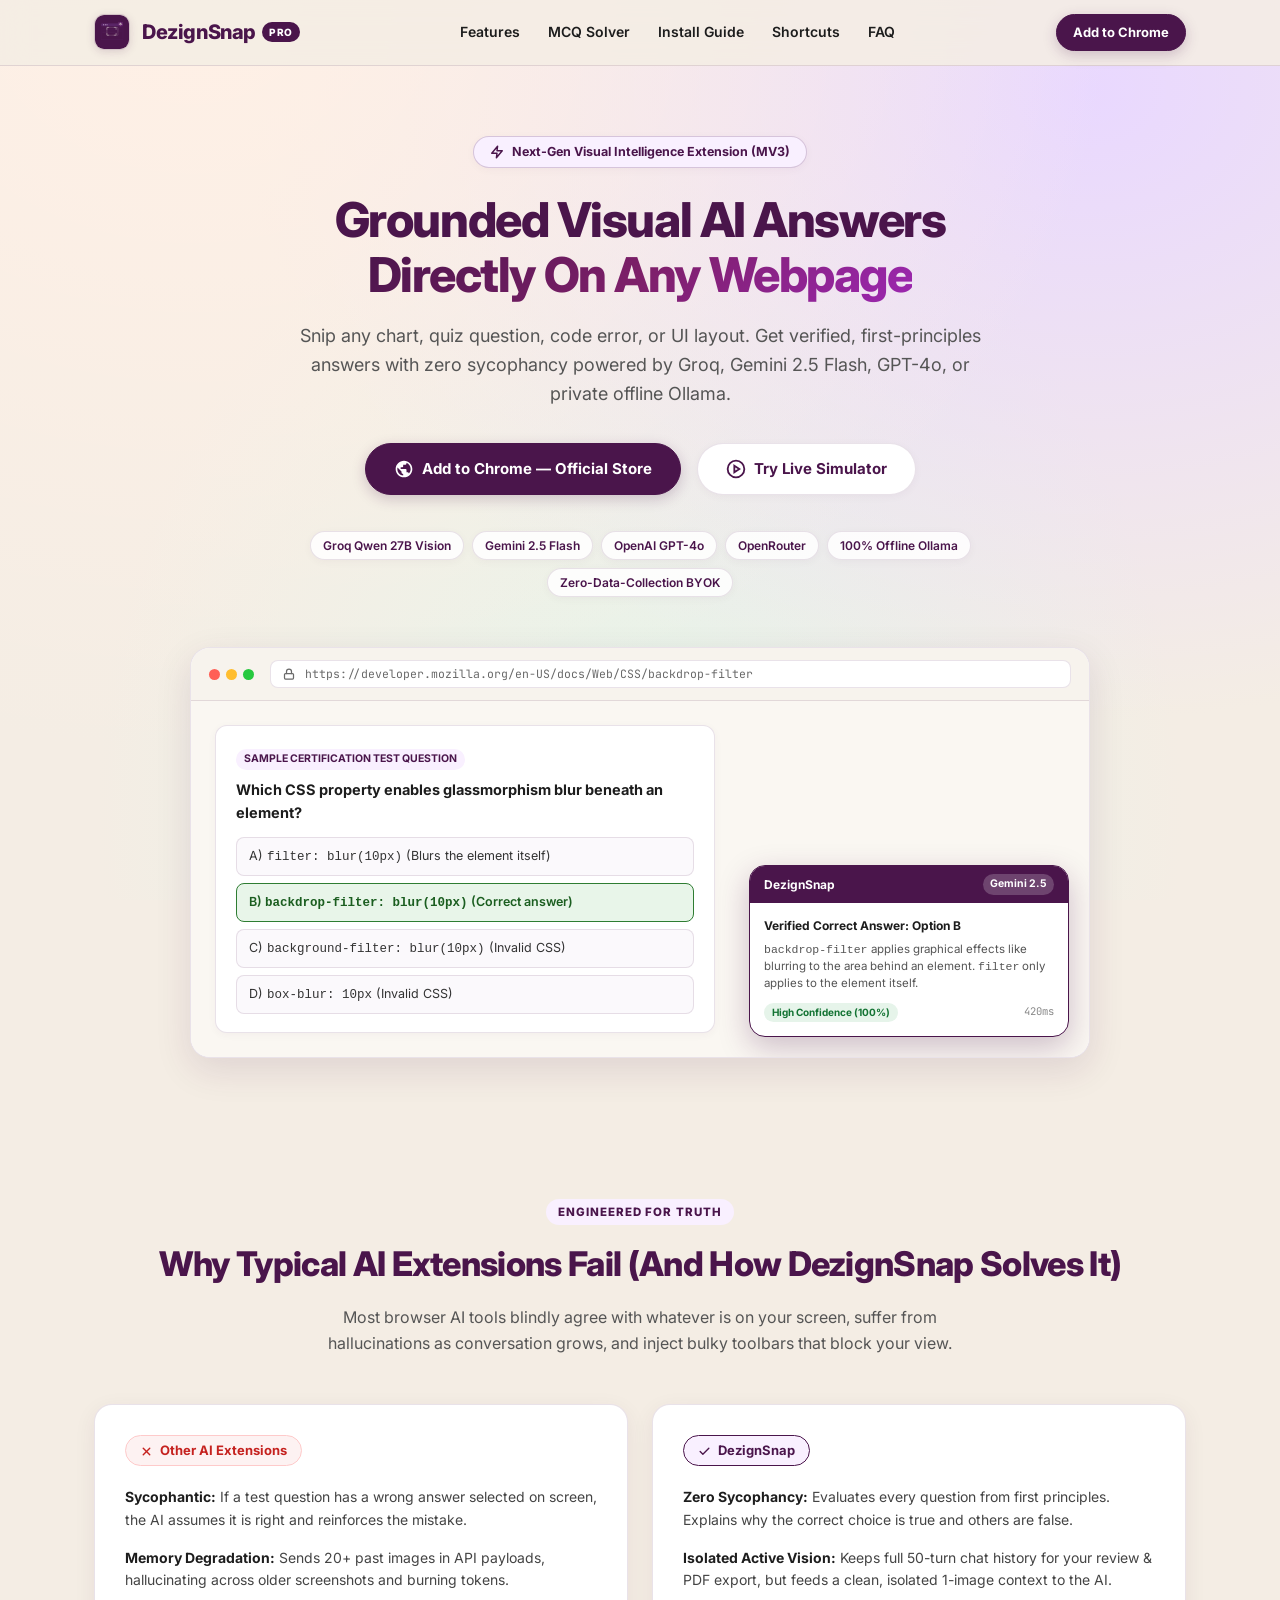
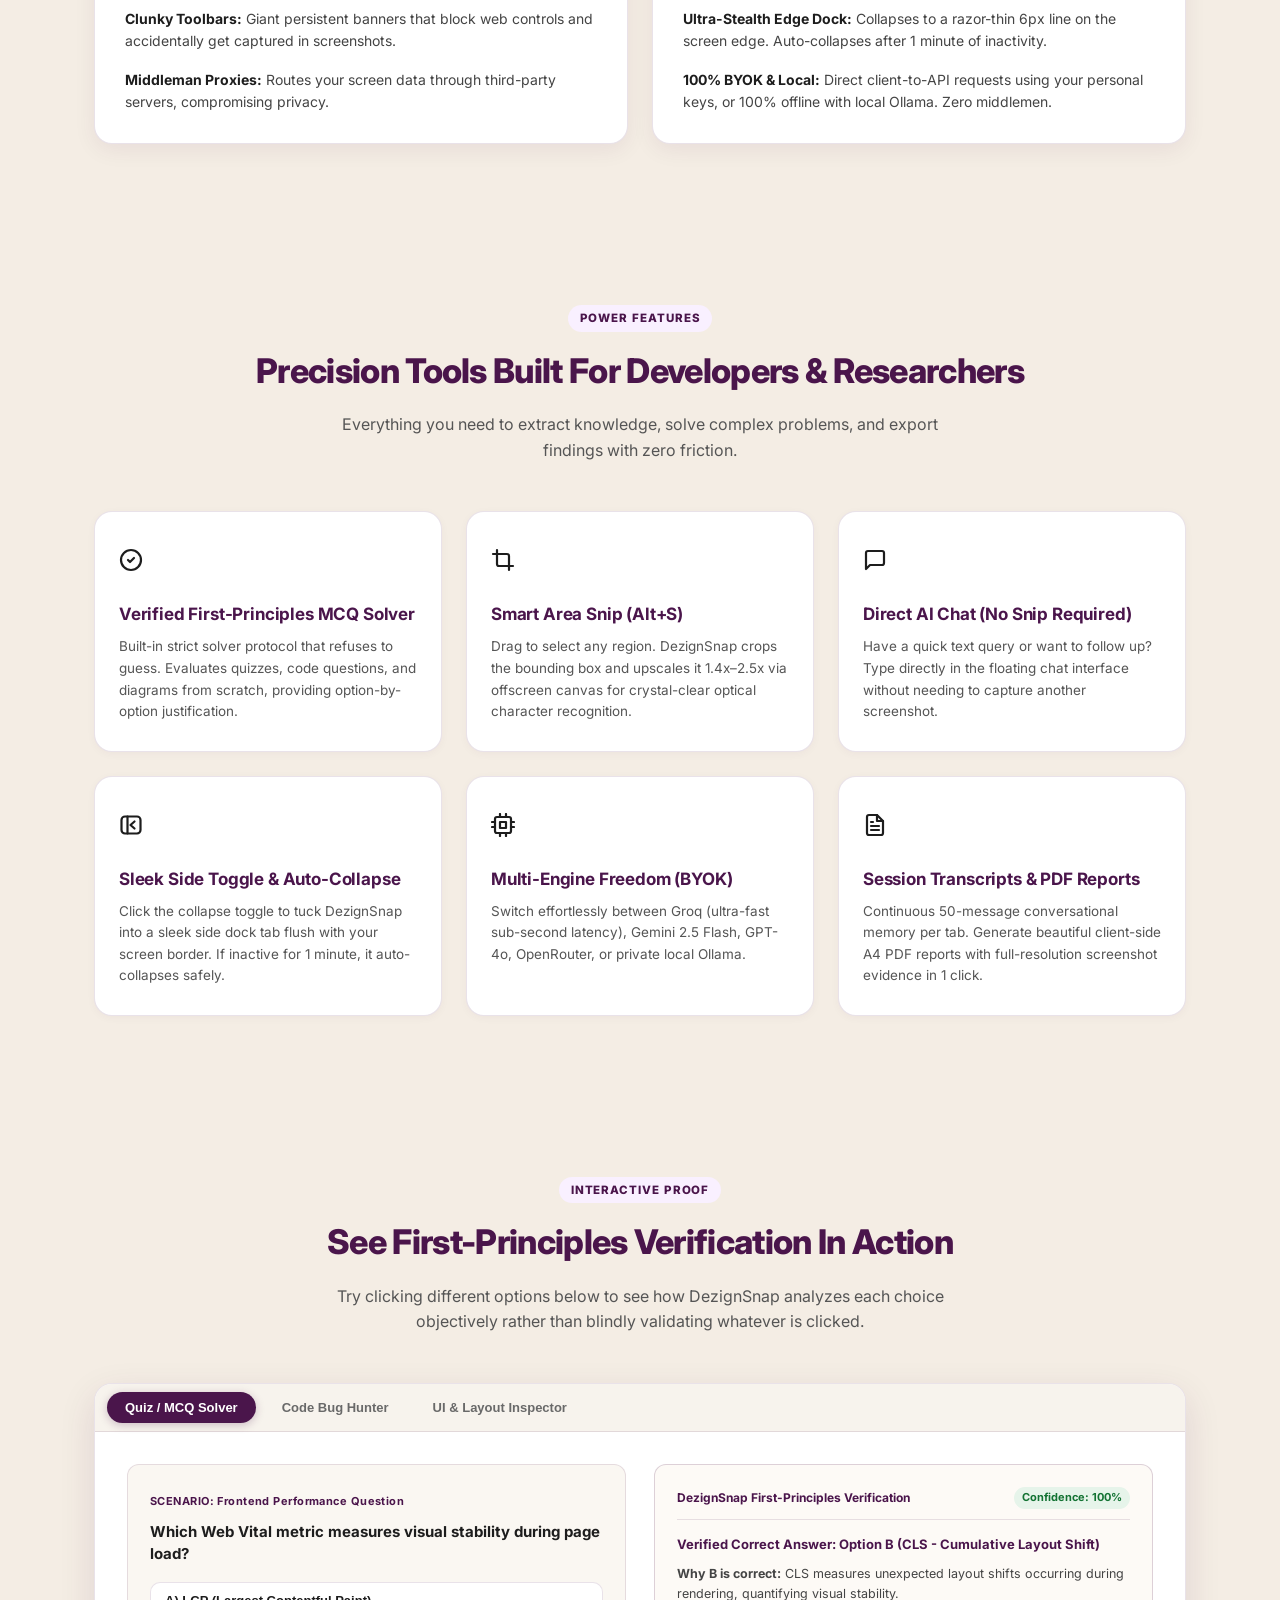
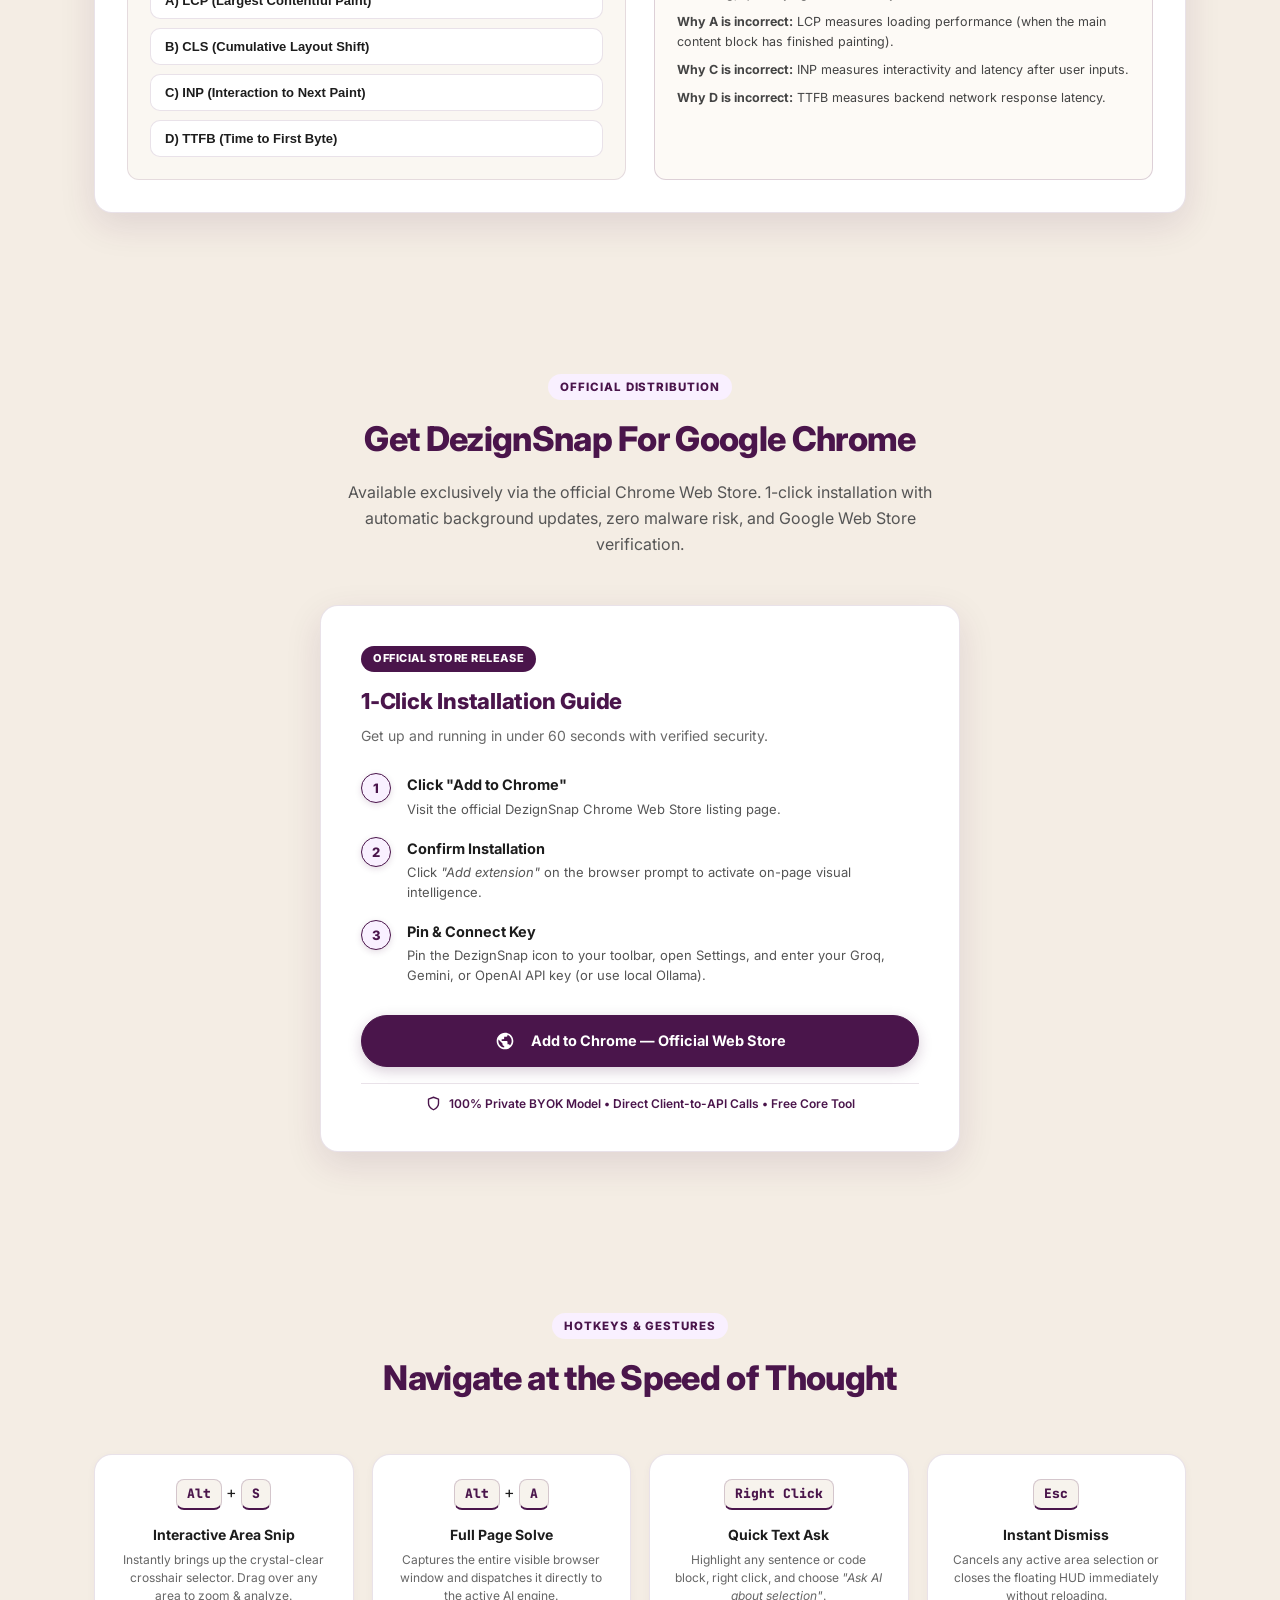
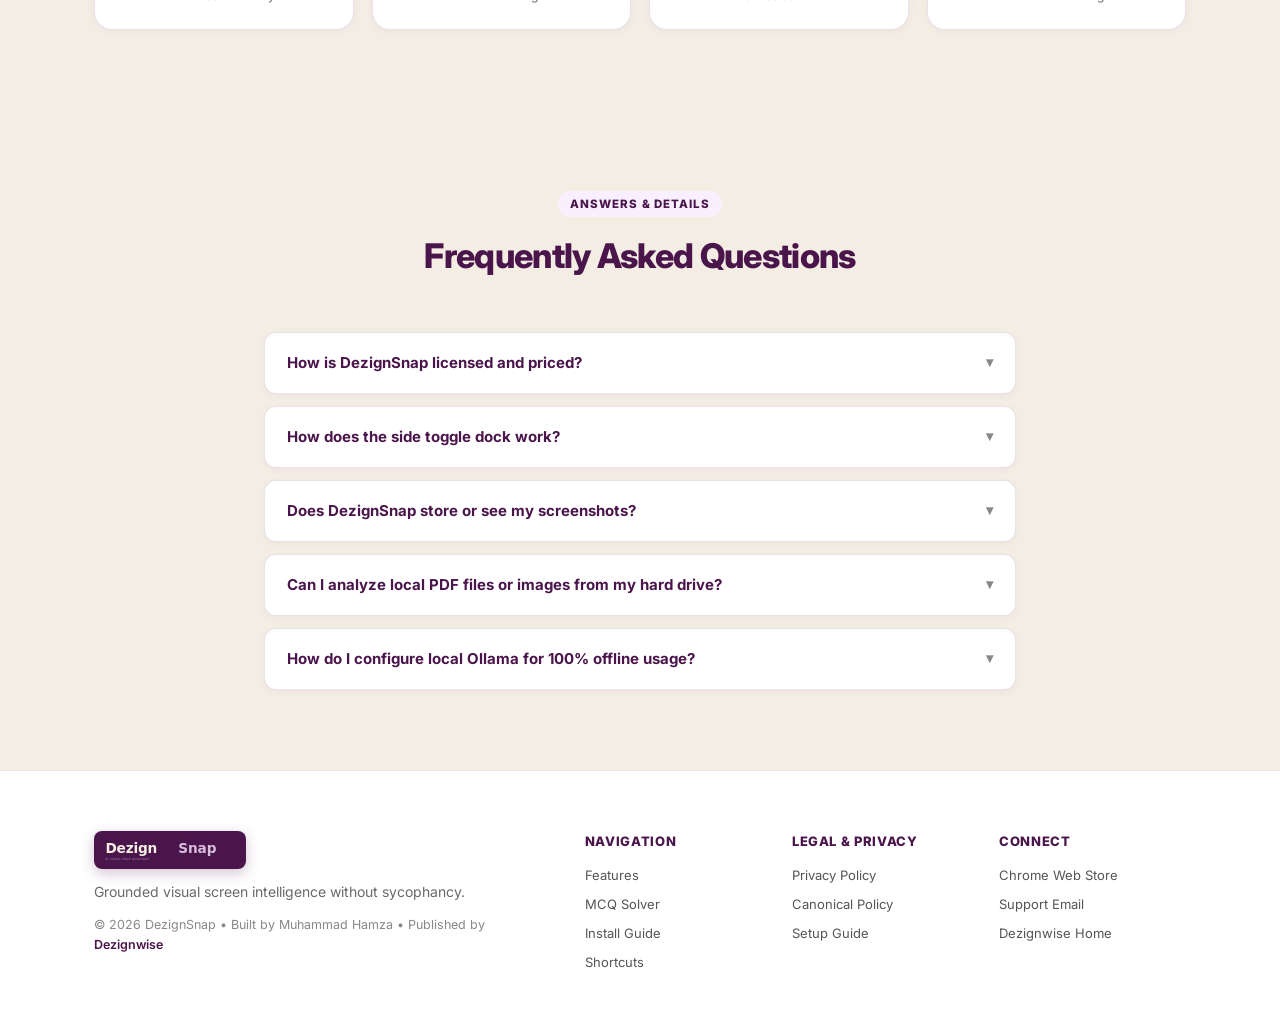
==== web/index.html @ f2b054da "feat: release v2.1.1 with screen-share immune side panel, stealth mode, and aubergine design system " ====
<!DOCTYPE html>
<html lang="en">
<head>
  <meta charset="UTF-8" />
  <meta name="viewport" content="width=device-width, initial-scale=1.0" />
  <title>DezignSnap — AI Visual Screen Assistant Chrome Extension</title>
  <meta name="description" content="Capture webpage screenshots or snip areas for instant visual AI answers powered by Groq, Gemini, GPT-4o, and local Ollama. Zero sycophancy, 100% private BYOK." />
  <link rel="icon" type="image/png" href="../icons/icon32.png" />
  <link rel="stylesheet" href="styles.css" />
  <link rel="preconnect" href="https://fonts.googleapis.com" />
  <link rel="preconnect" href="https://fonts.gstatic.com" crossorigin />
  <link href="https://fonts.googleapis.com/css2?family=Inter:wght@400;500;600;700;800&family=JetBrains+Mono:wght@400;600&display=swap" rel="stylesheet" />
</head>
<body>
  <!-- NAVIGATION -->
  <header class="navbar" id="navbar">
    <div class="nav-container">
      <a href="#hero" class="brand-link" aria-label="DezignSnap Home">
        <img src="../assests/03-pictorial-mark.svg" alt="DezignSnap Logo" class="brand-icon" />
        <span class="brand-name">DezignSnap <span class="brand-badge">PRO</span></span>
      </a>

      <nav class="nav-links" aria-label="Main Navigation">
        <a href="#features">Features</a>
        <a href="#mcq-solver">MCQ Solver</a>
        <a href="#install">Install Guide</a>
        <a href="#shortcuts">Shortcuts</a>
        <a href="#faq">FAQ</a>
      </nav>

      <div class="nav-actions">
        <a href="#install" class="btn btn-sm btn-primary">Add to Chrome</a>
      </div>
    </div>
  </header>

  <main>
    <!-- HERO SECTION -->
    <section class="hero-section" id="hero">
      <div class="container hero-container">
        <div class="hero-pill-badge">
          <svg width="14" height="14" viewBox="0 0 24 24" fill="none" stroke="currentColor" stroke-width="2.5" stroke-linecap="round" stroke-linejoin="round" style="color: #4a154b;"><polygon points="13 2 3 14 12 14 11 22 21 10 12 10 13 2"/></svg>
          <span>Next-Gen Visual Intelligence Extension (MV3)</span>
        </div>

        <h1 class="hero-title">
          Grounded Visual AI Answers <br />
          <span class="gradient-text">Directly On Any Webpage</span>
        </h1>

        <p class="hero-subtitle">
          Snip any chart, quiz question, code error, or UI layout. Get verified, first-principles answers with zero sycophancy powered by Groq, Gemini 2.5 Flash, GPT-4o, or private offline Ollama.
        </p>

        <div class="hero-cta-group">
          <a href="#install" class="btn btn-lg btn-primary" id="hero-store-btn">
            <svg class="icon-svg" viewBox="0 0 24 24" fill="currentColor" width="20" height="20" aria-hidden="true">
              <path d="M12 2C6.48 2 2 6.48 2 12s4.48 10 10 10 10-4.48 10-10S17.52 2 12 2zm-1 17.93c-3.95-.49-7-3.85-7-7.93 0-.62.08-1.21.21-1.79L9 15v1c0 1.1.9 2 2 2v1.93zm6.9-2.54c-.26-.81-1-1.39-1.9-1.39h-1v-3c0-.55-.45-1-1-1H8v-2h2c.55 0 1-.45 1-1V7h2c1.1 0 2-.9 2-2v-.41c2.93 1.19 5 4.06 5 7.41 0 2.08-.8 3.97-2.1 5.39z"/>
            </svg>
            Add to Chrome — Official Store
          </a>
          <a href="#mcq-solver" class="btn btn-lg btn-secondary">
            <svg class="icon-svg" viewBox="0 0 24 24" fill="none" stroke="currentColor" stroke-width="2.2" width="20" height="20" aria-hidden="true">
              <circle cx="12" cy="12" r="10"/><polygon points="10 8 16 12 10 16 10 8"/>
            </svg>
            Try Live Simulator
          </a>
        </div>

        <div class="engine-badge-cluster">
          <span class="engine-tag">Groq Qwen 27B Vision</span>
          <span class="engine-tag">Gemini 2.5 Flash</span>
          <span class="engine-tag">OpenAI GPT-4o</span>
          <span class="engine-tag">OpenRouter</span>
          <span class="engine-tag">100% Offline Ollama</span>
          <span class="engine-tag">Zero-Data-Collection BYOK</span>
        </div>

        <!-- LIVE INTERACTIVE SIMULATOR MOCKUP -->
        <div class="mockup-window" aria-label="Interactive DezignSnap Preview">
          <div class="mockup-header">
            <div class="mockup-dots">
              <span class="dot red"></span>
              <span class="dot yellow"></span>
              <span class="dot green"></span>
            </div>
            <div class="mockup-url-bar">
              <svg class="url-lock" width="12" height="12" viewBox="0 0 24 24" fill="none" stroke="currentColor" stroke-width="2.5" stroke-linecap="round" stroke-linejoin="round" style="margin-right: 4px; vertical-align: middle;"><rect x="3" y="11" width="18" height="11" rx="2" ry="2"/><path d="M7 11V7a5 5 0 0 1 10 0v4"/></svg>
              <span class="url-text">https://developer.mozilla.org/en-US/docs/Web/CSS/backdrop-filter</span>
            </div>
          </div>
          <div class="mockup-viewport">
            <div class="mockup-content">
              <div class="mockup-sample-card">
                <span class="sample-tag">Sample Certification Test Question</span>
                <h4>Which CSS property enables glassmorphism blur beneath an element?</h4>
                <div class="mockup-mcq-options">
                  <div class="mcq-opt">A) <code>filter: blur(10px)</code> (Blurs the element itself)</div>
                  <div class="mcq-opt correct">B) <code>backdrop-filter: blur(10px)</code> (Correct answer)</div>
                  <div class="mcq-opt">C) <code>background-filter: blur(10px)</code> (Invalid CSS)</div>
                  <div class="mcq-opt">D) <code>box-blur: 10px</code> (Invalid CSS)</div>
                </div>
              </div>
            </div>

            <!-- Injected HUD in mockup -->
            <div class="mockup-hud">
              <div class="hud-top">
                <span class="hud-brand">DezignSnap</span>
                <span class="hud-engine">Gemini 2.5</span>
              </div>
              <div class="hud-response">
                <p><strong>Verified Correct Answer: Option B</strong></p>
                <p class="hud-explanation">
                  <code>backdrop-filter</code> applies graphical effects like blurring to the area behind an element. <code>filter</code> only applies to the element itself.
                </p>
                <div class="hud-meta">
                  <span class="conf-pill">High Confidence (100%)</span>
                  <span class="hud-time">420ms</span>
                </div>
              </div>
            </div>
          </div>
        </div>
      </div>
    </section>

    <!-- PROBLEM & SOLUTION SECTION -->
    <section class="section values-section" id="why-dezignsnap">
      <div class="container">
        <div class="section-header text-center">
          <span class="section-kicker">Engineered For Truth</span>
          <h2 class="section-title">Why Typical AI Extensions Fail (And How DezignSnap Solves It)</h2>
          <p class="section-desc">
            Most browser AI tools blindly agree with whatever is on your screen, suffer from hallucinations as conversation grows, and inject bulky toolbars that block your view.
          </p>
        </div>

        <div class="comparison-grid">
          <div class="comp-card comp-bad">
            <div class="comp-badge bad">
              <svg width="13" height="13" viewBox="0 0 24 24" fill="none" stroke="currentColor" stroke-width="2.5" stroke-linecap="round" stroke-linejoin="round" style="margin-right: 4px; vertical-align: middle;"><line x1="18" y1="6" x2="6" y2="18"/><line x1="6" y1="6" x2="18" y2="18"/></svg>
              Other AI Extensions
            </div>
            <ul class="comp-list">
              <li><strong>Sycophantic:</strong> If a test question has a wrong answer selected on screen, the AI assumes it is right and reinforces the mistake.</li>
              <li><strong>Memory Degradation:</strong> Sends 20+ past images in API payloads, hallucinating across older screenshots and burning tokens.</li>
              <li><strong>Clunky Toolbars:</strong> Giant persistent banners that block web controls and accidentally get captured in screenshots.</li>
              <li><strong>Middleman Proxies:</strong> Routes your screen data through third-party servers, compromising privacy.</li>
            </ul>
          </div>

          <div class="comp-card comp-good">
            <div class="comp-badge good">
              <svg width="13" height="13" viewBox="0 0 24 24" fill="none" stroke="currentColor" stroke-width="2.5" stroke-linecap="round" stroke-linejoin="round" style="margin-right: 4px; vertical-align: middle;"><polyline points="20 6 9 17 4 12"/></svg>
              DezignSnap
            </div>
            <ul class="comp-list">
              <li><strong>Zero Sycophancy:</strong> Evaluates every question from first principles. Explains why the correct choice is true and others are false.</li>
              <li><strong>Isolated Active Vision:</strong> Keeps full 50-turn chat history for your review & PDF export, but feeds a clean, isolated 1-image context to the AI.</li>
              <li><strong>Ultra-Stealth Edge Dock:</strong> Collapses to a razor-thin 6px line on the screen edge. Auto-collapses after 1 minute of inactivity.</li>
              <li><strong>100% BYOK & Local:</strong> Direct client-to-API requests using your personal keys, or 100% offline with local Ollama. Zero middlemen.</li>
            </ul>
          </div>
        </div>
      </div>
    </section>

    <!-- CORE FEATURES SECTION -->
    <section class="section features-section" id="features">
      <div class="container">
        <div class="section-header text-center">
          <span class="section-kicker">Power Features</span>
          <h2 class="section-title">Precision Tools Built For Developers & Researchers</h2>
          <p class="section-desc">
            Everything you need to extract knowledge, solve complex problems, and export findings with zero friction.
          </p>
        </div>

        <div class="feature-grid">
          <!-- Feature 1 -->
          <div class="feature-card">
            <div class="feature-icon">
              <svg width="24" height="24" viewBox="0 0 24 24" fill="none" stroke="currentColor" stroke-width="2.2" stroke-linecap="round" stroke-linejoin="round"><circle cx="12" cy="12" r="10"/><path d="m9 12 2 2 4-4"/></svg>
            </div>
            <h3 class="feature-title">Verified First-Principles MCQ Solver</h3>
            <p class="feature-text">
              Built-in strict solver protocol that refuses to guess. Evaluates quizzes, code questions, and diagrams from scratch, providing option-by-option justification.
            </p>
          </div>

          <!-- Feature 2 -->
          <div class="feature-card">
            <div class="feature-icon">
              <svg width="24" height="24" viewBox="0 0 24 24" fill="none" stroke="currentColor" stroke-width="2.2" stroke-linecap="round" stroke-linejoin="round"><path d="M6 2v14a2 2 0 0 0 2 2h14"/><path d="M18 22V8a2 2 0 0 0-2-2H2"/></svg>
            </div>
            <h3 class="feature-title">Smart Area Snip (Alt+S)</h3>
            <p class="feature-text">
              Drag to select any region. DezignSnap crops the bounding box and upscales it 1.4x–2.5x via offscreen canvas for crystal-clear optical character recognition.
            </p>
          </div>

          <!-- Feature 3 -->
          <div class="feature-card">
            <div class="feature-icon">
              <svg width="24" height="24" viewBox="0 0 24 24" fill="none" stroke="currentColor" stroke-width="2.2" stroke-linecap="round" stroke-linejoin="round"><path d="M21 15a2 2 0 0 1-2 2H7l-4 4V5a2 2 0 0 1 2-2h14a2 2 0 0 1 2 2z"/></svg>
            </div>
            <h3 class="feature-title">Direct AI Chat (No Snip Required)</h3>
            <p class="feature-text">
              Have a quick text query or want to follow up? Type directly in the floating chat interface without needing to capture another screenshot.
            </p>
          </div>

          <!-- Feature 4 -->
          <div class="feature-card">
            <div class="feature-icon">
              <svg width="24" height="24" viewBox="0 0 24 24" fill="none" stroke="currentColor" stroke-width="2.2" stroke-linecap="round" stroke-linejoin="round"><rect x="2.5" y="3.5" width="19" height="17" rx="3.5"/><line x1="8.5" y1="3.5" x2="8.5" y2="20.5"/><polyline points="15.5 8.5 11.5 12 15.5 15.5"/></svg>
            </div>
            <h3 class="feature-title">Sleek Side Toggle &amp; Auto-Collapse</h3>
            <p class="feature-text">
              Click the collapse toggle to tuck DezignSnap into a sleek side dock tab flush with your screen border. If inactive for 1 minute, it auto-collapses safely.
            </p>
          </div>

          <!-- Feature 5 -->
          <div class="feature-card">
            <div class="feature-icon">
              <svg width="24" height="24" viewBox="0 0 24 24" fill="none" stroke="currentColor" stroke-width="2.2" stroke-linecap="round" stroke-linejoin="round"><rect x="4" y="4" width="16" height="16" rx="2"/><rect x="9" y="9" width="6" height="6"/><line x1="9" y1="1" x2="9" y2="4"/><line x1="15" y1="1" x2="15" y2="4"/><line x1="9" y1="20" x2="9" y2="23"/><line x1="15" y1="20" x2="15" y2="23"/><line x1="20" y1="9" x2="23" y2="9"/><line x1="20" y1="14" x2="23" y2="14"/><line x1="1" y1="9" x2="4" y2="9"/><line x1="1" y1="14" x2="4" y2="14"/></svg>
            </div>
            <h3 class="feature-title">Multi-Engine Freedom (BYOK)</h3>
            <p class="feature-text">
              Switch effortlessly between Groq (ultra-fast sub-second latency), Gemini 2.5 Flash, GPT-4o, OpenRouter, or private local Ollama.
            </p>
          </div>

          <!-- Feature 6 -->
          <div class="feature-card">
            <div class="feature-icon">
              <svg width="24" height="24" viewBox="0 0 24 24" fill="none" stroke="currentColor" stroke-width="2.2" stroke-linecap="round" stroke-linejoin="round"><path d="M14 2H6a2 2 0 0 0-2 2v16a2 2 0 0 0 2 2h12a2 2 0 0 0 2-2V8z"/><polyline points="14 2 14 8 20 8"/><line x1="16" y1="13" x2="8" y2="13"/><line x1="16" y1="17" x2="8" y2="17"/><polyline points="10 9 9 9 8 9"/></svg>
            </div>
            <h3 class="feature-title">Session Transcripts &amp; PDF Reports</h3>
            <p class="feature-text">
              Continuous 50-message conversational memory per tab. Generate beautiful client-side A4 PDF reports with full-resolution screenshot evidence in 1 click.
            </p>
          </div>
        </div>
      </div>
    </section>

    <!-- INTERACTIVE MCQ DEMO SECTION -->
    <section class="section mcq-section" id="mcq-solver">
      <div class="container">
        <div class="section-header text-center">
          <span class="section-kicker">Interactive Proof</span>
          <h2 class="section-title">See First-Principles Verification In Action</h2>
          <p class="section-desc">
            Try clicking different options below to see how DezignSnap analyzes each choice objectively rather than blindly validating whatever is clicked.
          </p>
        </div>

        <div class="interactive-demo-card">
          <div class="demo-tabs" role="tablist">
            <button class="demo-tab active" role="tab" aria-selected="true" data-mode="mcq">Quiz / MCQ Solver</button>
            <button class="demo-tab" role="tab" aria-selected="false" data-mode="code">Code Bug Hunter</button>
            <button class="demo-tab" role="tab" aria-selected="false" data-mode="ui">UI &amp; Layout Inspector</button>
          </div>

          <div class="demo-display" id="demoDisplay">
            <div class="demo-scenario">
              <span class="scenario-label">SCENARIO: Frontend Performance Question</span>
              <p class="scenario-question"><strong>Which Web Vital metric measures visual stability during page load?</strong></p>
              <div class="scenario-choices">
                <button class="choice-btn" data-choice="LCP">A) LCP (Largest Contentful Paint)</button>
                <button class="choice-btn correct-choice" data-choice="CLS">B) CLS (Cumulative Layout Shift)</button>
                <button class="choice-btn" data-choice="INP">C) INP (Interaction to Next Paint)</button>
                <button class="choice-btn" data-choice="TTFB">D) TTFB (Time to First Byte)</button>
              </div>
            </div>

            <div class="demo-analysis" id="demoAnalysis">
              <div class="analysis-header">
                <span class="analysis-badge">DezignSnap First-Principles Verification</span>
                <span class="analysis-conf">Confidence: 100%</span>
              </div>
              <div class="analysis-body" id="analysisBody">
                <p><strong>Verified Correct Answer: Option B (CLS - Cumulative Layout Shift)</strong></p>
                <ul class="analysis-points">
                  <li><strong>Why B is correct:</strong> CLS specifically measures unexpected layout shifts that occur as elements load asynchronously, quantifying visual stability.</li>
                  <li><strong>Why A is incorrect:</strong> LCP measures perceived loading speed (when the primary page content finishes rendering).</li>
                  <li><strong>Why C is incorrect:</strong> INP measures page responsiveness to user interactions (clicks, taps, keystrokes).</li>
                  <li><strong>Why D is incorrect:</strong> TTFB measures server response time for the initial document payload.</li>
                </ul>
              </div>
            </div>
          </div>
        </div>
      </div>
    </section>

    <!-- INSTALLATION PROCEDURE (CHROME WEB STORE) -->
    <section class="section install-section" id="install">
      <div class="container">
        <div class="section-header text-center">
          <span class="section-kicker">Official Distribution</span>
          <h2 class="section-title">Get DezignSnap For Google Chrome</h2>
          <p class="section-desc">
            Available exclusively via the official Chrome Web Store. 1-click installation with automatic background updates, zero malware risk, and Google Web Store verification.
          </p>
        </div>

        <div class="install-single-wrap">
          <div class="install-card install-card-featured">
            <div class="install-card-header">
              <span class="install-method-badge">Official Store Release</span>
              <h3>1-Click Installation Guide</h3>
              <p>Get up and running in under 60 seconds with verified security.</p>
            </div>

            <div class="install-steps">
              <div class="inst-step">
                <div class="inst-num">1</div>
                <div class="inst-info">
                  <strong>Click "Add to Chrome"</strong>
                  <p>Visit the official DezignSnap Chrome Web Store listing page.</p>
                </div>
              </div>
              <div class="inst-step">
                <div class="inst-num">2</div>
                <div class="inst-info">
                  <strong>Confirm Installation</strong>
                  <p>Click <em>"Add extension"</em> on the browser prompt to activate on-page visual intelligence.</p>
                </div>
              </div>
              <div class="inst-step">
                <div class="inst-num">3</div>
                <div class="inst-info">
                  <strong>Pin &amp; Connect Key</strong>
                  <p>Pin the DezignSnap icon to your toolbar, open Settings, and enter your Groq, Gemini, or OpenAI API key (or use local Ollama).</p>
                </div>
              </div>
            </div>

            <a href="https://chrome.google.com/webstore" target="_blank" rel="noopener" class="btn btn-lg btn-primary btn-block" style="justify-content: center; margin-bottom: 16px;">
              <svg class="icon-svg" viewBox="0 0 24 24" fill="currentColor" width="20" height="20" aria-hidden="true" style="margin-right: 8px;">
                <path d="M12 2C6.48 2 2 6.48 2 12s4.48 10 10 10 10-4.48 10-10S17.52 2 12 2zm-1 17.93c-3.95-.49-7-3.85-7-7.93 0-.62.08-1.21.21-1.79L9 15v1c0 1.1.9 2 2 2v1.93zm6.9-2.54c-.26-.81-1-1.39-1.9-1.39h-1v-3c0-.55-.45-1-1-1H8v-2h2c.55 0 1-.45 1-1V7h2c1.1 0 2-.9 2-2v-.41c2.93 1.19 5 4.06 5 7.41 0 2.08-.8 3.97-2.1 5.39z"/>
              </svg>
              Add to Chrome — Official Web Store
            </a>

            <div class="install-trust-note">
              <svg width="15" height="15" viewBox="0 0 24 24" fill="none" stroke="currentColor" stroke-width="2.2" stroke-linecap="round" stroke-linejoin="round" style="color: #4a154b; flex-shrink: 0;"><path d="M12 22s8-4 8-10V5l-8-3-8 3v7c0 6 8 10 8 10z"/></svg>
              <span>100% Private BYOK Model • Direct Client-to-API Calls • Free Core Tool</span>
            </div>
          </div>
        </div>
      </div>
    </section>

    <!-- KEYBOARD SHORTCUTS SECTION -->
    <section class="section shortcuts-section" id="shortcuts">
      <div class="container">
        <div class="section-header text-center">
          <span class="section-kicker">Hotkeys &amp; Gestures</span>
          <h2 class="section-title">Navigate at the Speed of Thought</h2>
        </div>

        <div class="shortcuts-grid">
          <div class="shortcut-card">
            <div class="shortcut-keys"><kbd>Alt</kbd> + <kbd>S</kbd></div>
            <div class="shortcut-desc">
              <strong>Interactive Area Snip</strong>
              <p>Instantly brings up the crystal-clear crosshair selector. Drag over any area to zoom &amp; analyze.</p>
            </div>
          </div>

          <div class="shortcut-card">
            <div class="shortcut-keys"><kbd>Alt</kbd> + <kbd>A</kbd></div>
            <div class="shortcut-desc">
              <strong>Full Page Solve</strong>
              <p>Captures the entire visible browser window and dispatches it directly to the active AI engine.</p>
            </div>
          </div>

          <div class="shortcut-card">
            <div class="shortcut-keys"><kbd>Right Click</kbd></div>
            <div class="shortcut-desc">
              <strong>Quick Text Ask</strong>
              <p>Highlight any sentence or code block, right click, and choose <em>"Ask AI about selection"</em>.</p>
            </div>
          </div>

          <div class="shortcut-card">
            <div class="shortcut-keys"><kbd>Esc</kbd></div>
            <div class="shortcut-desc">
              <strong>Instant Dismiss</strong>
              <p>Cancels any active area selection or closes the floating HUD immediately without reloading.</p>
            </div>
          </div>
        </div>
      </div>
    </section>

    <!-- FAQ SECTION -->
    <section class="section faq-section" id="faq">
      <div class="container faq-container">
        <div class="section-header text-center">
          <span class="section-kicker">Answers &amp; Details</span>
          <h2 class="section-title">Frequently Asked Questions</h2>
        </div>

        <div class="faq-accordion">
          <details class="faq-item">
            <summary class="faq-question">
              How is DezignSnap licensed and priced?
              <span class="faq-chevron">▾</span>
            </summary>
            <div class="faq-answer">
              <p>DezignSnap is available exclusively through the official Chrome Web Store. The core extension operates on a Bring-Your-Own-Key (BYOK) model, enabling you to use free-tier API keys from Groq or Google AI Studio (Gemini 2.5 Flash), or run 100% free and offline using local Ollama. As our user community grows, optional premium plans and hosted AI credits will be introduced for users who prefer ready-to-use access without managing their own API keys.</p>
            </div>
          </details>

          <details class="faq-item">
            <summary class="faq-question">
              How does the side toggle dock work?
              <span class="faq-chevron">▾</span>
            </summary>
            <div class="faq-answer">
              <p>When you click the side toggle button on the floating toolbar, DezignSnap docks flush against the edge of your screen as a sleek side toggle tab. Clicking or hovering over it smoothly reveals and expands the toolbar. If you leave the toolbar open and don't interact with it for 1 minute, it automatically auto-collapses to keep your screen clutter-free.</p>
            </div>
          </details>

          <details class="faq-item">
            <summary class="faq-question">
              Does DezignSnap store or see my screenshots?
              <span class="faq-chevron">▾</span>
            </summary>
            <div class="faq-answer">
              <p>Never. There are zero middleman servers. When you snip an area, your browser makes a direct API call to your chosen provider (Groq, Google Gemini, OpenAI, or local Ollama). We collect zero personal data, run zero telemetry, and maintain zero tracking cookies.</p>
            </div>
          </details>

          <details class="faq-item">
            <summary class="faq-question">
              Can I analyze local PDF files or images from my hard drive?
              <span class="faq-chevron">▾</span>
            </summary>
            <div class="faq-answer">
              <p>Yes. Go to <code>chrome://extensions</code>, click <em>Details</em> on DezignSnap, and switch the <em>"Allow access to file URLs"</em> toggle to ON. You can then open any local PDF or image file directly in Chrome and snip it with <kbd>Alt+S</kbd>.</p>
            </div>
          </details>

          <details class="faq-item">
            <summary class="faq-question">
              How do I configure local Ollama for 100% offline usage?
              <span class="faq-chevron">▾</span>
            </summary>
            <div class="faq-answer">
              <p>Launch Ollama with origins enabled so Chrome extensions can communicate with it: <code>set OLLAMA_ORIGINS=* &amp;&amp; ollama serve</code>. Then pull a vision model such as <code>ollama pull llama3.2-vision</code>, select Ollama in DezignSnap settings, and you have complete offline visual intelligence!</p>
            </div>
          </details>
        </div>
      </div>
    </section>
  </main>

  <!-- FOOTER -->
  <footer class="footer">
    <div class="container footer-container">
      <div class="footer-brand">
        <div class="footer-logo">
          <img src="../assests/01-wordmark-dark.svg" alt="DezignSnap" style="height: 38px; width: auto; border-radius: 8px; box-shadow: 0 4px 14px rgba(74, 21, 75, 0.25);" />
        </div>
        <p class="footer-tagline">Grounded visual screen intelligence without sycophancy.</p>
        <p class="footer-copy">&copy; 2026 DezignSnap • Built by Muhammad Hamza • Published by <a href="https://dezignwise.com" target="_blank" rel="noopener">Dezignwise</a></p>
      </div>

      <div class="footer-nav">
        <div class="footer-col">
          <h4>Navigation</h4>
          <a href="#features">Features</a>
          <a href="#mcq-solver">MCQ Solver</a>
          <a href="#install">Install Guide</a>
          <a href="#shortcuts">Shortcuts</a>
        </div>
        <div class="footer-col">
          <h4>Legal &amp; Privacy</h4>
          <a href="../privacy-policy.html">Privacy Policy</a>
          <a href="https://dezignsnap-privacy.hamzaka549.workers.dev/privacy-policy" target="_blank" rel="noopener">Canonical Policy</a>
          <a href="../welcome.html">Setup Guide</a>
        </div>
        <div class="footer-col">
          <h4>Connect</h4>
          <a href="https://chrome.google.com/webstore" target="_blank" rel="noopener">Chrome Web Store</a>
          <a href="mailto:hamzaka@dezignwise.com">Support Email</a>
          <a href="https://dezignwise.com" target="_blank" rel="noopener">Dezignwise Home</a>
        </div>
      </div>
    </div>
  </footer>

  <script src="app.js"></script>
</body>
</html>
---- web/styles.css ----
/* ==========================================================================
   DezignSnap — Web Portal & Product Showcase Stylesheet
   Design Language: Aubergine (#4a154b), Canvas Cream (#f4ede4), Canvas Lavender (#f9f0ff), Ink (#1d1d1d)
   Adherence to design.md & 90px Pill Buttons
   ========================================================================== */

:root {
  --primary: #4a154b;
  --primary-hover: #611f69;
  --primary-active: #592466;
  --canvas-cream: #f4ede4;
  --canvas-lavender: #f9f0ff;
  --canvas-white: #ffffff;
  --text-ink: #1d1d1d;
  --text-mute: #696969;
  --text-mauve: #d9bdde;
  --link-blue: #1264a3;
  --border-subtle: rgba(74, 21, 75, 0.12);
  --border-focus: rgba(74, 21, 75, 0.35);
  --shadow-sm: 0 2px 8px rgba(74, 21, 75, 0.04);
  --shadow-md: 0 6px 22px rgba(74, 21, 75, 0.07);
  --shadow-lg: 0 12px 36px rgba(74, 21, 75, 0.12);
  --radius-pill: 90px;
  --radius-card: 18px;
  --radius-inner: 12px;
}

* {
  box-sizing: border-box;
  margin: 0;
  padding: 0;
}

html {
  scroll-behavior: smooth;
}

body {
  font-family: "Inter", -apple-system, BlinkMacSystemFont, "Segoe UI", Roboto, sans-serif;
  background-color: var(--canvas-cream);
  background-image:
    radial-gradient(ellipse at 15% 0%, #fff0e6 0%, transparent 60%),
    radial-gradient(ellipse at 85% 10%, #e9d8ff 0%, transparent 55%),
    radial-gradient(ellipse at 50% 90%, #e6f4ea 0%, transparent 60%);
  background-attachment: fixed;
  color: var(--text-ink);
  line-height: 1.6;
  -webkit-font-smoothing: antialiased;
}

.container {
  max-width: 1140px;
  margin: 0 auto;
  padding: 0 24px;
}

/* NAVBAR */
.navbar {
  position: sticky;
  top: 0;
  z-index: 1000;
  background: rgba(244, 237, 228, 0.88);
  backdrop-filter: blur(14px);
  -webkit-backdrop-filter: blur(14px);
  border-bottom: 1.5px solid var(--border-subtle);
  transition: all 0.2s ease;
}

.nav-container {
  max-width: 1140px;
  margin: 0 auto;
  padding: 14px 24px;
  display: flex;
  align-items: center;
  justify-content: space-between;
}

.brand-link {
  display: flex;
  align-items: center;
  gap: 12px;
  text-decoration: none;
  color: var(--primary);
}

.brand-icon {
  width: 36px;
  height: 36px;
  border-radius: 10px;
  border: 1px solid rgba(74, 21, 75, 0.2);
  box-shadow: 0 2px 8px rgba(74, 21, 75, 0.15);
}

.brand-name {
  font-size: 20px;
  font-weight: 800;
  letter-spacing: -0.02em;
  display: flex;
  align-items: center;
  gap: 6px;
}

.brand-badge {
  font-size: 10px;
  font-weight: 800;
  background: var(--primary);
  color: #ffffff;
  padding: 2px 7px;
  border-radius: var(--radius-pill);
  letter-spacing: 0.05em;
}

.nav-links {
  display: flex;
  align-items: center;
  gap: 28px;
}

.nav-links a {
  text-decoration: none;
  color: var(--text-ink);
  font-size: 14px;
  font-weight: 600;
  transition: color 0.2s ease;
}

.nav-links a:hover {
  color: var(--primary);
}

.nav-actions {
  display: flex;
  align-items: center;
  gap: 12px;
}

/* 90px Pill Buttons */
.btn {
  display: inline-flex;
  align-items: center;
  justify-content: center;
  gap: 8px;
  border-radius: var(--radius-pill);
  font-weight: 700;
  text-decoration: none;
  cursor: pointer;
  transition: all 0.2s cubic-bezier(0.16, 1, 0.3, 1);
  border: 1.5px solid transparent;
  white-space: nowrap;
}

.btn-sm {
  padding: 7px 16px;
  font-size: 13px;
}

.btn-lg {
  padding: 13px 28px;
  font-size: 15px;
}

.btn-block {
  width: 100%;
  padding: 13px 24px;
  font-size: 14.5px;
}

.btn-primary {
  background: var(--primary);
  color: #ffffff;
  border-color: var(--primary);
  box-shadow: 0 4px 14px rgba(74, 21, 75, 0.22);
}

.btn-primary:hover {
  background: var(--primary-hover);
  border-color: var(--primary-hover);
  box-shadow: 0 6px 20px rgba(74, 21, 75, 0.3);
  transform: translateY(-2px);
}

.btn-secondary {
  background: #ffffff;
  color: var(--primary);
  border-color: var(--border-subtle);
  box-shadow: var(--shadow-sm);
}

.btn-secondary:hover {
  background: var(--canvas-lavender);
  border-color: var(--primary);
  transform: translateY(-2px);
}

.btn-outline {
  background: transparent;
  color: var(--primary);
  border-color: rgba(74, 21, 75, 0.3);
}

.btn-outline:hover {
  background: var(--canvas-lavender);
  border-color: var(--primary);
}

/* HERO SECTION */
.hero-section {
  padding: 70px 0 60px;
  text-align: center;
}

.hero-container {
  display: flex;
  flex-direction: column;
  align-items: center;
}

.hero-pill-badge {
  display: inline-flex;
  align-items: center;
  gap: 8px;
  background: var(--canvas-lavender);
  border: 1.5px solid rgba(74, 21, 75, 0.2);
  color: var(--primary);
  font-size: 12.5px;
  font-weight: 700;
  padding: 5px 16px;
  border-radius: var(--radius-pill);
  margin-bottom: 24px;
  box-shadow: var(--shadow-sm);
}

.pill-spark {
  font-size: 14px;
}

.hero-title {
  font-size: 48px;
  font-weight: 800;
  letter-spacing: -0.03em;
  line-height: 1.15;
  color: var(--primary);
  margin-bottom: 20px;
}

.gradient-text {
  background: linear-gradient(135deg, #4a154b 0%, #7d1f69 50%, #9c27b0 100%);
  -webkit-background-clip: text;
  -webkit-text-fill-color: transparent;
}

.hero-subtitle {
  font-size: 18px;
  color: #555555;
  max-width: 720px;
  line-height: 1.6;
  margin-bottom: 34px;
}

.hero-cta-group {
  display: flex;
  gap: 16px;
  flex-wrap: wrap;
  justify-content: center;
  margin-bottom: 36px;
}

.engine-badge-cluster {
  display: flex;
  flex-wrap: wrap;
  gap: 8px;
  justify-content: center;
  max-width: 820px;
  margin-bottom: 50px;
}

.engine-tag {
  background: rgba(255, 255, 255, 0.85);
  border: 1px solid var(--border-subtle);
  border-radius: var(--radius-pill);
  font-size: 12px;
  font-weight: 600;
  padding: 4px 12px;
  color: var(--primary);
  box-shadow: var(--shadow-sm);
}

/* INTERACTIVE MOCKUP WINDOW */
.mockup-window {
  width: 100%;
  max-width: 900px;
  background: var(--canvas-white);
  border: 1.5px solid var(--border-subtle);
  border-radius: 20px;
  overflow: hidden;
  box-shadow: var(--shadow-lg);
  text-align: left;
}

.mockup-header {
  background: #f7f3ed;
  border-bottom: 1px solid var(--border-subtle);
  padding: 12px 18px;
  display: flex;
  align-items: center;
  gap: 16px;
}

.mockup-dots {
  display: flex;
  gap: 6px;
}

.dot {
  width: 11px;
  height: 11px;
  border-radius: 50%;
}
.dot.red { background: #ff5f56; }
.dot.yellow { background: #ffbd2e; }
.dot.green { background: #27c93f; }

.mockup-url-bar {
  flex: 1;
  background: #ffffff;
  border: 1px solid var(--border-subtle);
  border-radius: 8px;
  padding: 4px 12px;
  font-size: 11.5px;
  color: #696969;
  display: flex;
  align-items: center;
  gap: 6px;
  font-family: "JetBrains Mono", monospace;
}

.mockup-viewport {
  padding: 24px;
  background: #faf7f2;
  position: relative;
  min-height: 280px;
}

.mockup-sample-card {
  background: #ffffff;
  border: 1px solid var(--border-subtle);
  border-radius: var(--radius-inner);
  padding: 18px 20px;
  max-width: 500px;
  box-shadow: var(--shadow-sm);
}

.sample-tag {
  display: inline-block;
  font-size: 10.5px;
  font-weight: 700;
  color: var(--primary);
  background: var(--canvas-lavender);
  padding: 2px 8px;
  border-radius: var(--radius-pill);
  margin-bottom: 8px;
  text-transform: uppercase;
}

.mockup-sample-card h4 {
  font-size: 14.5px;
  margin-bottom: 12px;
  color: var(--text-ink);
}

.mockup-mcq-options {
  display: flex;
  flex-direction: column;
  gap: 7px;
}

.mcq-opt {
  font-size: 12.5px;
  padding: 8px 12px;
  background: #fbf9fc;
  border: 1px solid var(--border-subtle);
  border-radius: 8px;
  color: #333333;
}
.mcq-opt.correct {
  border-color: #2e7d32;
  background: #e8f5e9;
  color: #1b5e20;
  font-weight: 600;
}

/* Injected HUD in mockup */
.mockup-hud {
  position: absolute;
  bottom: 20px;
  right: 20px;
  width: 320px;
  background: #ffffff;
  border: 1.5px solid var(--primary);
  border-radius: 16px;
  box-shadow: 0 10px 30px rgba(74, 21, 75, 0.25);
  overflow: hidden;
  animation: floatHud 4s ease-in-out infinite alternate;
}

@keyframes floatHud {
  0% { transform: translateY(0); }
  100% { transform: translateY(-6px); }
}

.hud-top {
  background: var(--primary);
  color: #ffffff;
  padding: 8px 14px;
  display: flex;
  justify-content: space-between;
  align-items: center;
  font-size: 12px;
  font-weight: 700;
}

.hud-engine {
  font-size: 10.5px;
  background: rgba(255, 255, 255, 0.2);
  padding: 2px 7px;
  border-radius: var(--radius-pill);
}

.hud-response {
  padding: 14px;
  font-size: 12px;
  line-height: 1.5;
}

.hud-explanation {
  color: #555555;
  margin: 6px 0 10px;
  font-size: 11.5px;
}

.hud-meta {
  display: flex;
  justify-content: space-between;
  align-items: center;
}

.conf-pill {
  background: #e6f4ea;
  color: #137333;
  font-size: 10px;
  font-weight: 700;
  padding: 2px 8px;
  border-radius: var(--radius-pill);
}

.hud-time {
  font-size: 10.5px;
  color: #888888;
  font-family: "JetBrains Mono", monospace;
}

/* GENERIC SECTION STYLING */
.section {
  padding: 80px 0;
}

.section-header {
  margin-bottom: 48px;
}

.text-center {
  text-align: center;
}

.section-kicker {
  display: inline-block;
  font-size: 11.5px;
  font-weight: 800;
  color: var(--primary);
  text-transform: uppercase;
  letter-spacing: 0.08em;
  background: var(--canvas-lavender);
  padding: 4px 12px;
  border-radius: var(--radius-pill);
  margin-bottom: 12px;
}

.section-title {
  font-size: 34px;
  font-weight: 800;
  letter-spacing: -0.02em;
  color: var(--primary);
  margin-bottom: 14px;
}

.section-desc {
  font-size: 16px;
  color: #555555;
  max-width: 640px;
  margin: 0 auto;
  line-height: 1.6;
}

/* COMPARISON GRID */
.comparison-grid {
  display: grid;
  grid-template-columns: 1fr 1fr;
  gap: 24px;
}

.comp-card {
  background: #ffffff;
  border-radius: var(--radius-card);
  padding: 30px;
  box-shadow: var(--shadow-md);
  border: 1.5px solid var(--border-subtle);
}

.comp-badge {
  display: inline-block;
  font-size: 13px;
  font-weight: 700;
  padding: 4px 14px;
  border-radius: var(--radius-pill);
  margin-bottom: 20px;
}
.comp-badge.bad { background: #fdf2f2; color: #c5221f; border: 1px solid #fecaca; }
.comp-badge.good { background: #f9f0ff; color: var(--primary); border: 1.5px solid var(--primary); }

.comp-list {
  list-style: none;
  display: flex;
  flex-direction: column;
  gap: 16px;
}

.comp-list li {
  font-size: 14px;
  color: #444444;
  line-height: 1.6;
}
.comp-list strong {
  color: var(--text-ink);
}

/* FEATURE GRID */
.feature-grid {
  display: grid;
  grid-template-columns: repeat(3, 1fr);
  gap: 24px;
}

.feature-card {
  background: #ffffff;
  border: 1.5px solid var(--border-subtle);
  border-radius: var(--radius-card);
  padding: 28px 24px;
  box-shadow: var(--shadow-sm);
  transition: all 0.25s ease;
}

.feature-card:hover {
  transform: translateY(-3px);
  border-color: var(--primary);
  box-shadow: var(--shadow-md);
}

.feature-icon {
  font-size: 28px;
  margin-bottom: 16px;
}

.feature-title {
  font-size: 17px;
  font-weight: 700;
  letter-spacing: -0.01em;
  color: var(--primary);
  margin-bottom: 8px;
}

.feature-text {
  font-size: 13.5px;
  color: #555555;
  line-height: 1.6;
}

/* INTERACTIVE MCQ DEMO */
.interactive-demo-card {
  background: #ffffff;
  border: 1.5px solid var(--border-subtle);
  border-radius: var(--radius-card);
  overflow: hidden;
  box-shadow: var(--shadow-lg);
}

.demo-tabs {
  display: flex;
  background: #f7f3ed;
  border-bottom: 1.5px solid var(--border-subtle);
  padding: 8px 12px;
  gap: 8px;
}

.demo-tab {
  background: transparent;
  border: none;
  font-size: 13px;
  font-weight: 700;
  padding: 8px 18px;
  border-radius: var(--radius-pill);
  color: #696969;
  cursor: pointer;
  transition: all 0.2s ease;
}

.demo-tab.active {
  background: var(--primary);
  color: #ffffff;
  box-shadow: 0 2px 8px rgba(74, 21, 75, 0.25);
}

.demo-display {
  display: grid;
  grid-template-columns: 1fr 1fr;
  gap: 28px;
  padding: 32px;
}

.demo-scenario {
  background: #faf7f2;
  border: 1.5px solid var(--border-subtle);
  border-radius: var(--radius-inner);
  padding: 22px;
}

.scenario-label {
  display: inline-block;
  font-size: 11px;
  font-weight: 700;
  color: var(--primary);
  letter-spacing: 0.04em;
  margin-bottom: 10px;
}

.scenario-question {
  font-size: 15px;
  color: var(--text-ink);
  margin-bottom: 16px;
  line-height: 1.5;
}

.scenario-choices {
  display: flex;
  flex-direction: column;
  gap: 9px;
}

.choice-btn {
  text-align: left;
  background: #ffffff;
  border: 1.5px solid var(--border-subtle);
  padding: 10px 14px;
  border-radius: 10px;
  font-size: 13px;
  font-weight: 600;
  color: var(--text-ink);
  cursor: pointer;
  transition: all 0.2s ease;
}

.choice-btn:hover {
  border-color: var(--primary);
  background: var(--canvas-lavender);
}

.choice-btn.selected {
  border-color: var(--primary);
  background: var(--canvas-lavender);
  box-shadow: 0 0 0 2px var(--primary);
}

.demo-analysis {
  background: #fdfaf6;
  border: 1.5px solid rgba(74, 21, 75, 0.18);
  border-radius: var(--radius-inner);
  padding: 22px;
  display: flex;
  flex-direction: column;
}

.analysis-header {
  display: flex;
  justify-content: space-between;
  align-items: center;
  margin-bottom: 14px;
  padding-bottom: 10px;
  border-bottom: 1px solid var(--border-subtle);
}

.analysis-badge {
  font-size: 12px;
  font-weight: 700;
  color: var(--primary);
}

.analysis-conf {
  font-size: 11px;
  font-weight: 700;
  background: #e6f4ea;
  color: #137333;
  padding: 2px 8px;
  border-radius: var(--radius-pill);
}

.analysis-body {
  font-size: 13px;
  line-height: 1.6;
}

.analysis-body p {
  color: var(--primary);
  margin-bottom: 10px;
}

.analysis-points {
  list-style: none;
  display: flex;
  flex-direction: column;
  gap: 8px;
}

.analysis-points li {
  color: #444444;
  font-size: 12.5px;
}

/* INSTALLATION SECTION (CHROME WEB STORE) */
.install-single-wrap {
  max-width: 640px;
  margin: 0 auto;
}

.install-card {
  background: #ffffff;
  border: 1.5px solid var(--border-subtle);
  border-radius: var(--radius-card);
  padding: 38px 40px;
  box-shadow: var(--shadow-lg);
  display: flex;
  flex-direction: column;
  transition: transform 0.2s ease, box-shadow 0.2s ease;
}

.install-card:hover {
  transform: translateY(-2px);
  box-shadow: 0 16px 40px rgba(74, 21, 75, 0.12);
}

.install-method-badge {
  display: inline-block;
  font-size: 11px;
  font-weight: 800;
  background: var(--primary);
  color: #ffffff;
  padding: 4px 12px;
  border-radius: var(--radius-pill);
  text-transform: uppercase;
  letter-spacing: 0.05em;
  margin-bottom: 12px;
}

.install-card-header h3 {
  font-size: 22px;
  font-weight: 800;
  letter-spacing: -0.01em;
  color: var(--primary);
  margin-bottom: 6px;
}

.install-card-header p {
  font-size: 14px;
  color: #696969;
  margin-bottom: 26px;
}

.install-steps {
  display: flex;
  flex-direction: column;
  gap: 18px;
  margin-bottom: 30px;
}

.inst-step {
  display: flex;
  gap: 16px;
  align-items: flex-start;
}

.inst-num {
  width: 30px;
  height: 30px;
  background: var(--canvas-lavender);
  border: 1.5px solid var(--primary);
  color: var(--primary);
  font-weight: 800;
  font-size: 13px;
  border-radius: 50%;
  display: flex;
  align-items: center;
  justify-content: center;
  flex-shrink: 0;
  box-shadow: 0 2px 6px rgba(74, 21, 75, 0.15);
}

.inst-info strong {
  display: block;
  font-size: 14.5px;
  color: var(--text-ink);
  margin-bottom: 3px;
}

.inst-info p {
  font-size: 13px;
  color: #555555;
  line-height: 1.5;
}

.install-trust-note {
  display: flex;
  align-items: center;
  justify-content: center;
  gap: 8px;
  font-size: 12px;
  font-weight: 600;
  color: var(--primary);
  text-align: center;
  padding-top: 10px;
  border-top: 1px solid var(--border-subtle);
}

/* SHORTCUTS GRID */
.shortcuts-grid {
  display: grid;
  grid-template-columns: repeat(4, 1fr);
  gap: 18px;
}

.shortcut-card {
  background: #ffffff;
  border: 1.5px solid var(--border-subtle);
  border-radius: var(--radius-card);
  padding: 24px;
  box-shadow: var(--shadow-sm);
  text-align: center;
}

.shortcut-keys {
  margin-bottom: 14px;
}

kbd {
  display: inline-block;
  background: #f7f3ed;
  border: 1.5px solid rgba(74, 21, 75, 0.2);
  border-bottom: 2.5px solid var(--primary);
  border-radius: 8px;
  padding: 4px 10px;
  font-family: "JetBrains Mono", monospace;
  font-size: 13px;
  font-weight: 800;
  color: var(--primary);
}

.shortcut-desc strong {
  display: block;
  font-size: 14px;
  color: var(--text-ink);
  margin-bottom: 4px;
}

.shortcut-desc p {
  font-size: 12px;
  color: #666666;
  line-height: 1.5;
}

/* FAQ SECTION */
.faq-container {
  max-width: 800px;
}

.faq-accordion {
  display: flex;
  flex-direction: column;
  gap: 12px;
}

.faq-item {
  background: #ffffff;
  border: 1.5px solid var(--border-subtle);
  border-radius: var(--radius-inner);
  overflow: hidden;
  box-shadow: var(--shadow-sm);
}

.faq-question {
  padding: 18px 22px;
  font-weight: 700;
  font-size: 15px;
  color: var(--primary);
  cursor: pointer;
  list-style: none;
  display: flex;
  justify-content: space-between;
  align-items: center;
}
.faq-question::-webkit-details-marker {
  display: none;
}

.faq-chevron {
  font-size: 14px;
  color: #888888;
  transition: transform 0.2s ease;
}

.faq-item[open] .faq-chevron {
  transform: rotate(180deg);
}

.faq-answer {
  padding: 0 22px 20px;
  font-size: 14px;
  color: #555555;
  line-height: 1.6;
}

.faq-answer code {
  background: var(--canvas-lavender);
  border: 1px solid rgba(74, 21, 75, 0.2);
  border-radius: 4px;
  padding: 1px 6px;
  font-family: "JetBrains Mono", monospace;
  font-size: 12px;
  color: var(--primary);
}

/* FOOTER */
.footer {
  background: #ffffff;
  border-top: 1.5px solid var(--border-subtle);
  padding: 60px 0 36px;
}

.footer-container {
  display: grid;
  grid-template-columns: 1.5fr 2fr;
  gap: 40px;
}

.footer-logo {
  display: flex;
  align-items: center;
  gap: 10px;
  margin-bottom: 12px;
}

.footer-title {
  font-size: 20px;
  font-weight: 800;
  color: var(--primary);
}

.footer-tagline {
  font-size: 14px;
  color: #696969;
  margin-bottom: 12px;
}

.footer-copy {
  font-size: 12.5px;
  color: #888888;
}

.footer-copy a {
  color: var(--primary);
  text-decoration: none;
  font-weight: 600;
}

.footer-nav {
  display: grid;
  grid-template-columns: repeat(3, 1fr);
  gap: 20px;
}

.footer-col h4 {
  font-size: 13px;
  font-weight: 800;
  text-transform: uppercase;
  letter-spacing: 0.05em;
  color: var(--primary);
  margin-bottom: 14px;
}

.footer-col a {
  display: block;
  font-size: 13px;
  color: #555555;
  text-decoration: none;
  margin-bottom: 8px;
  transition: color 0.2s ease;
}

.footer-col a:hover {
  color: var(--primary);
}

/* RESPONSIVE DESIGN */
@media (max-width: 1024px) {
  .hero-title { font-size: 40px; }
  .feature-grid { grid-template-columns: repeat(2, 1fr); }
  .shortcuts-grid { grid-template-columns: repeat(2, 1fr); }
}

@media (max-width: 768px) {
  .nav-links { display: none; }
  .hero-title { font-size: 32px; }
  .hero-subtitle { font-size: 15.5px; }
  .comparison-grid { grid-template-columns: 1fr; }
  .feature-grid { grid-template-columns: 1fr; }
  .demo-display { grid-template-columns: 1fr; }
  .install-grid { grid-template-columns: 1fr; }
  .shortcuts-grid { grid-template-columns: 1fr; }
  .footer-container { grid-template-columns: 1fr; gap: 30px; }
  .mockup-hud { position: static; width: 100%; margin-top: 16px; }
}
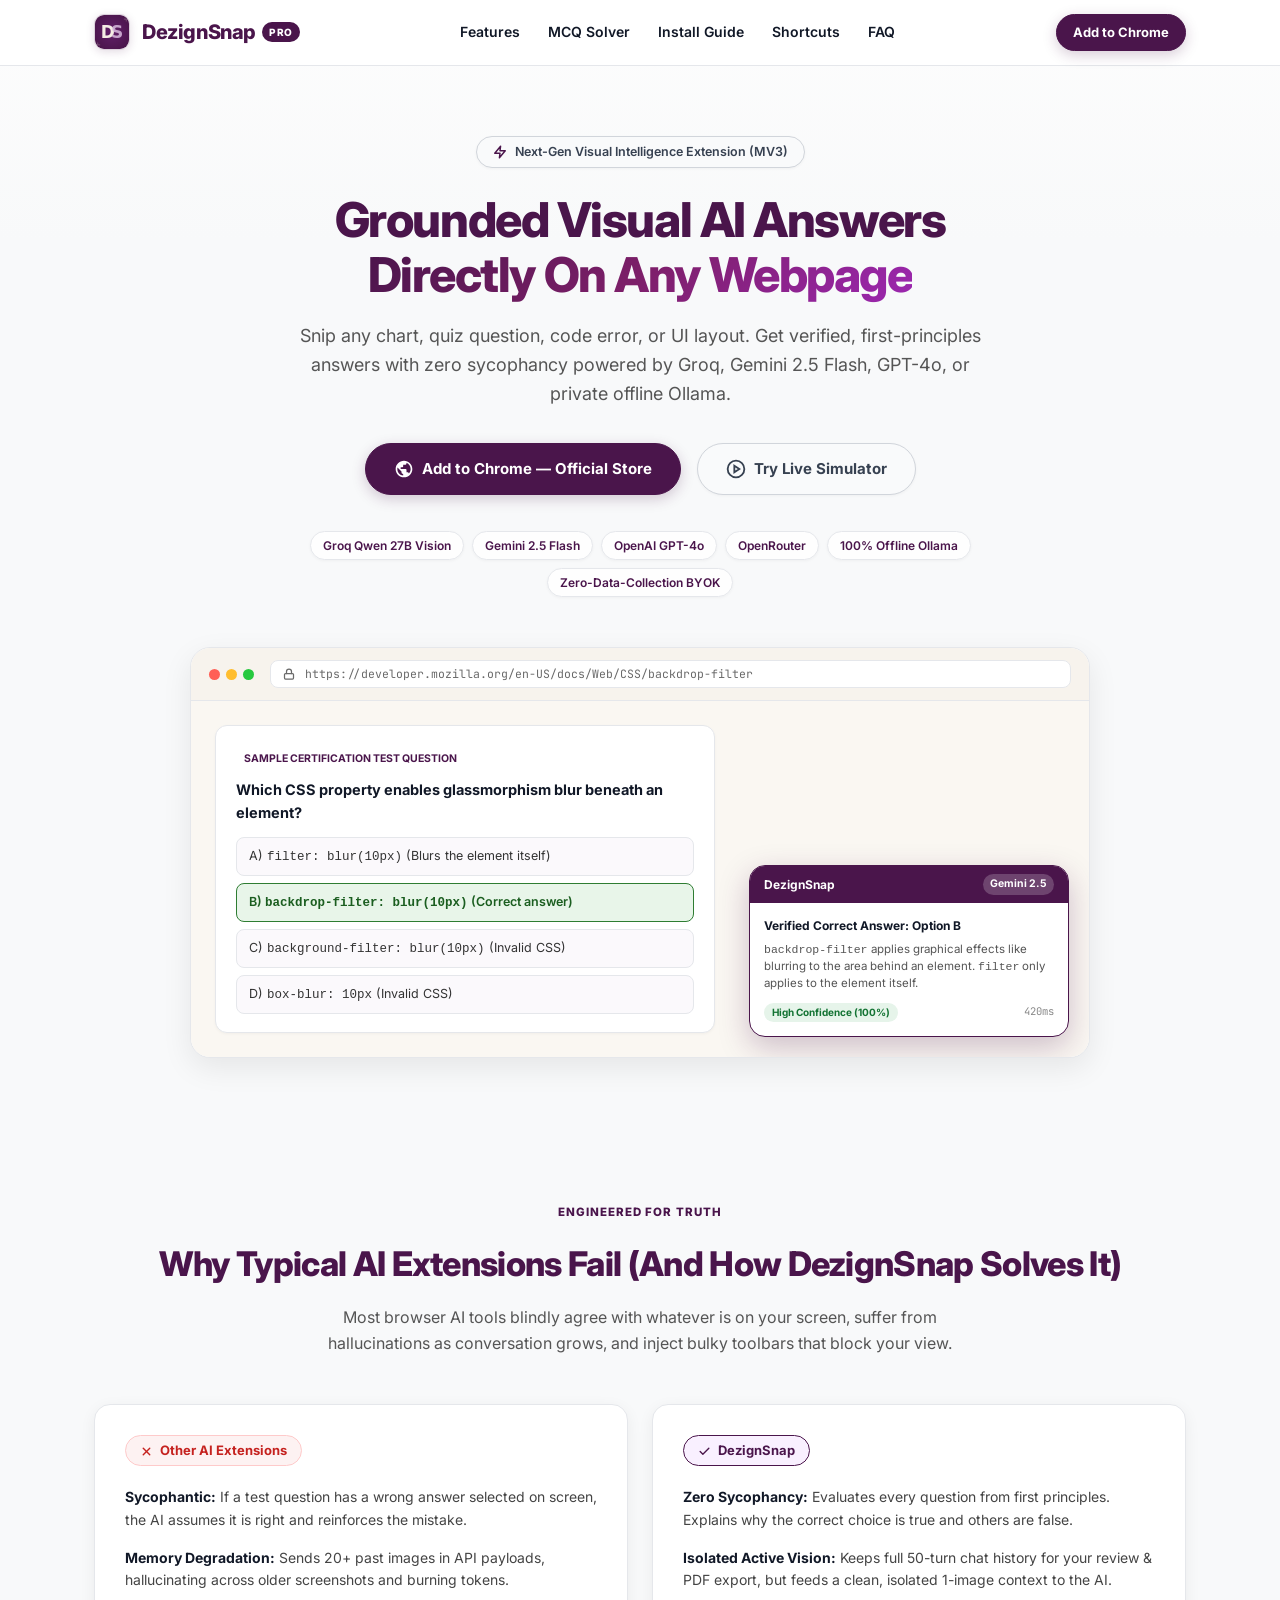
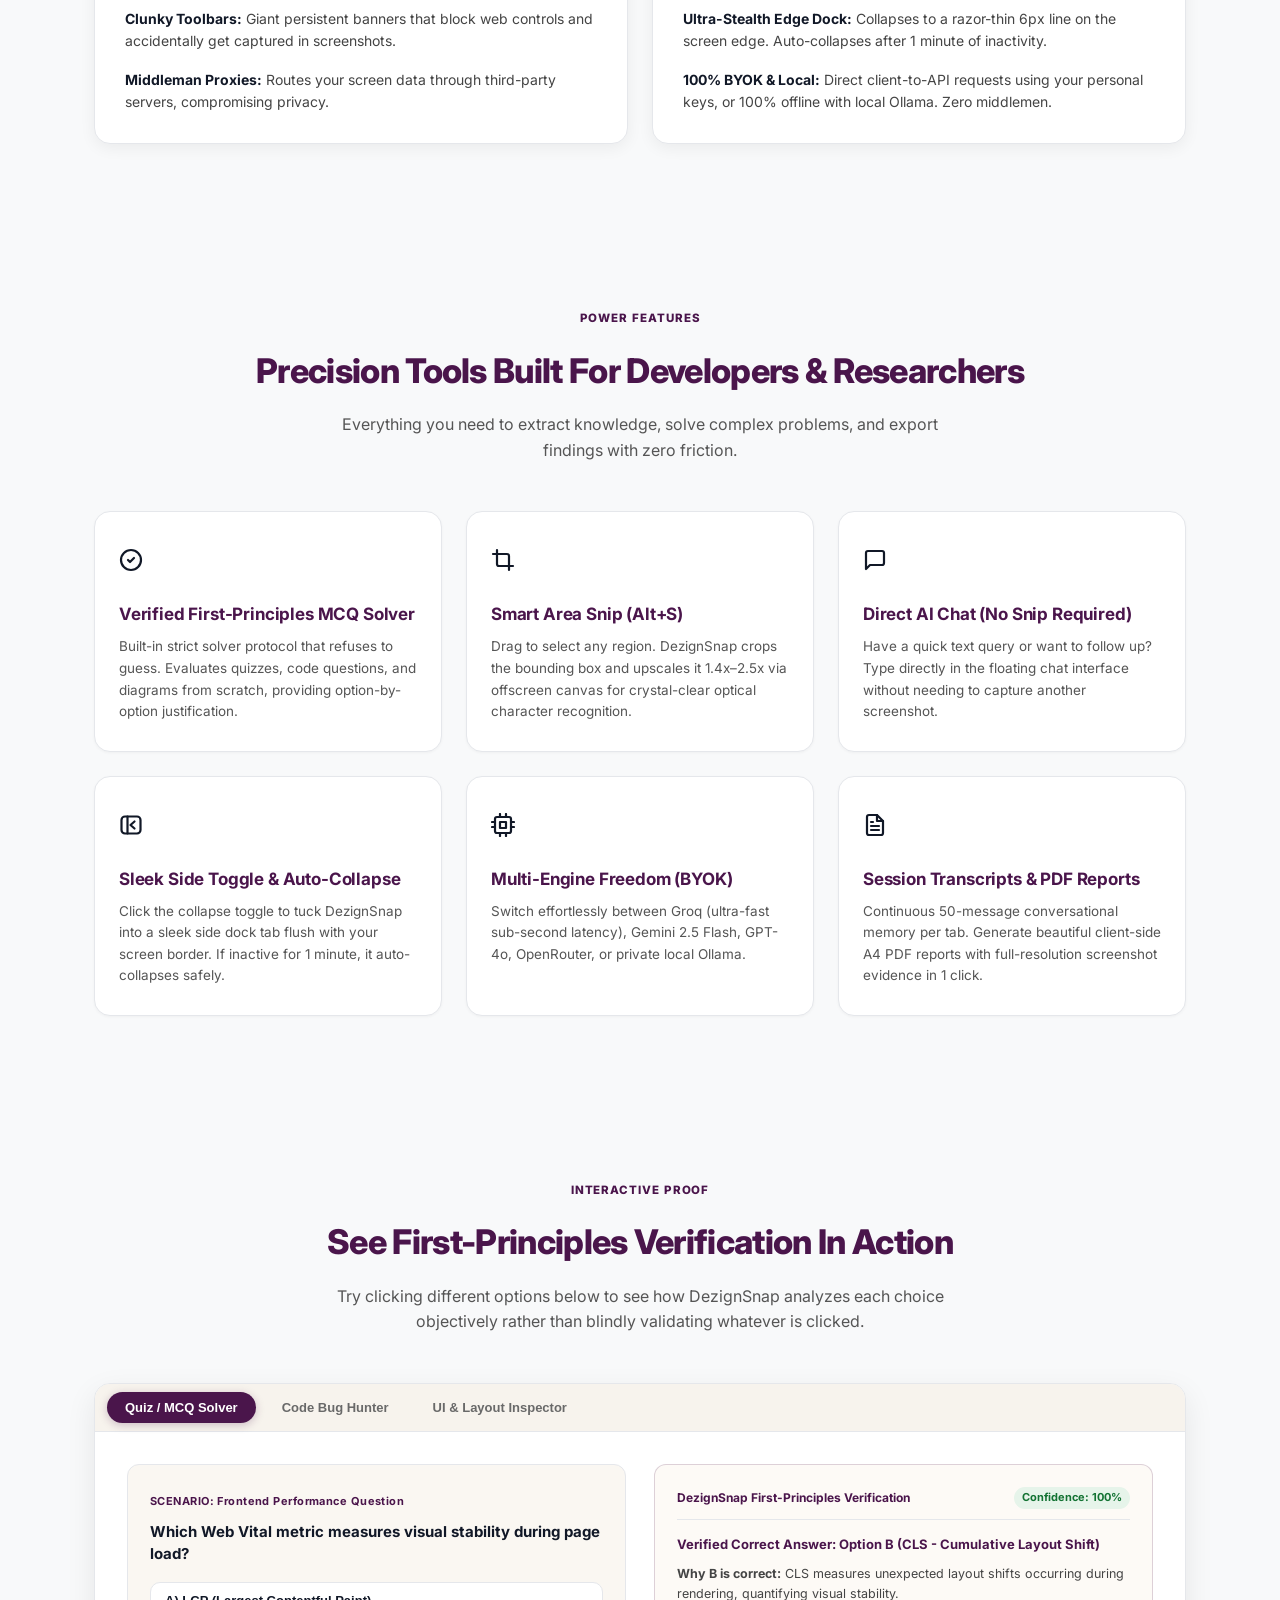
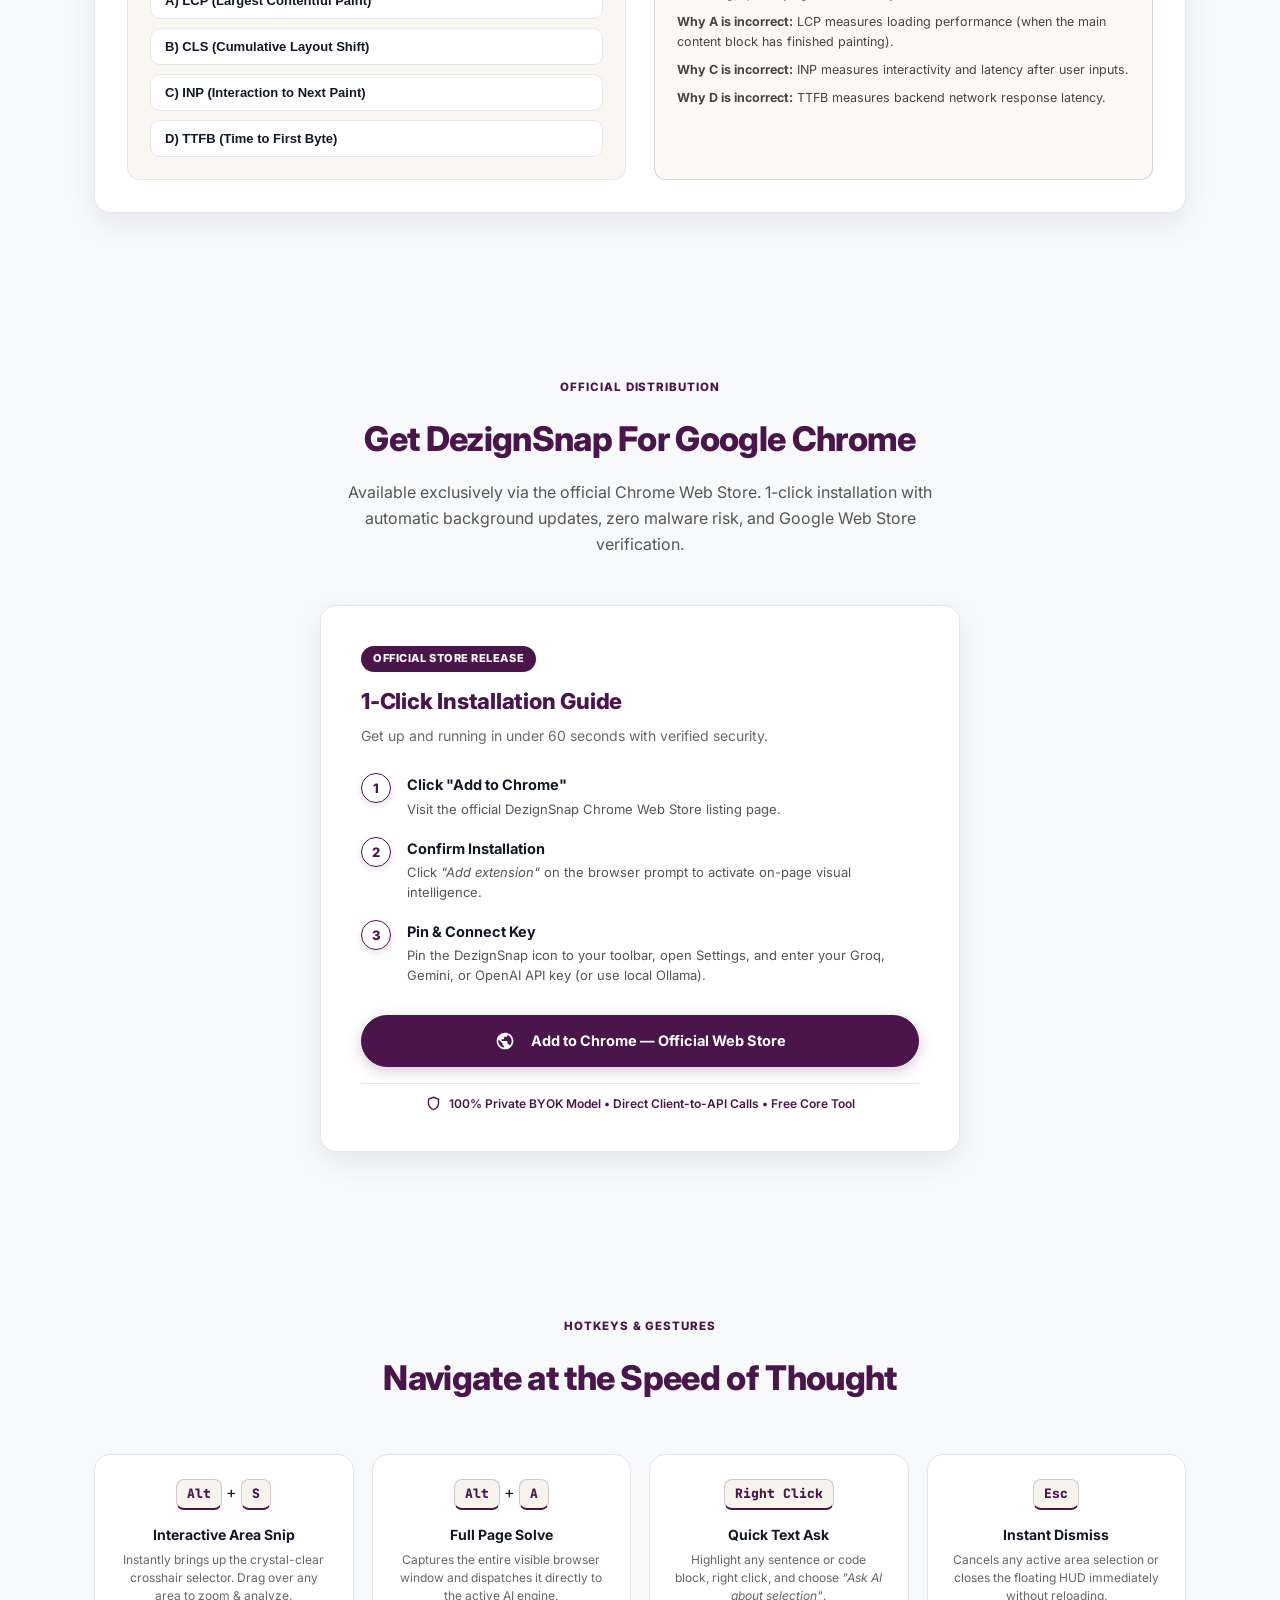
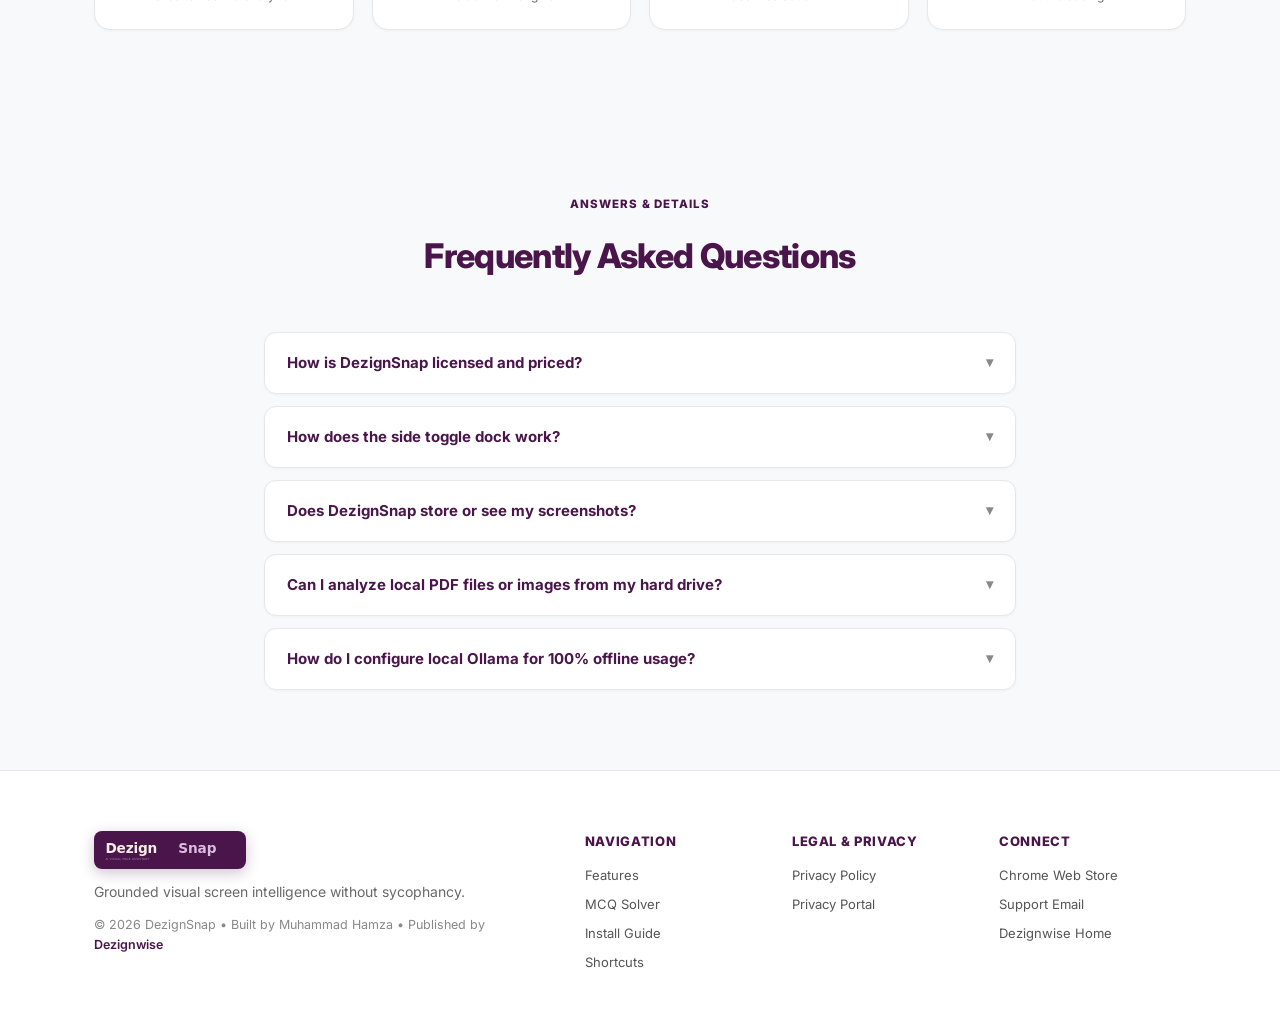
==== commit 11ece031: "feat: configure custom domain dezignsnap.dezignwise.com, GitHub Pages, and CWS package" ====
--- a/web/index.html
+++ b/web/index.html
@@ -3,9 +3,63 @@
 <head>
   <meta charset="UTF-8" />
   <meta name="viewport" content="width=device-width, initial-scale=1.0" />
-  <title>DezignSnap — AI Visual Screen Assistant Chrome Extension</title>
-  <meta name="description" content="Capture webpage screenshots or snip areas for instant visual AI answers powered by Groq, Gemini, GPT-4o, and local Ollama. Zero sycophancy, 100% private BYOK." />
-  <link rel="icon" type="image/png" href="../icons/icon32.png" />
+  <title>DezignSnap — Visual AI Screen Assistant &amp; MCQ Solver Chrome Extension</title>
+  <meta name="description" content="Capture webpage screenshots or snip areas for instant visual AI answers, verified MCQ problem solving, and UI audit powered by Groq, Gemini, GPT-4o, and local Ollama. 100% private BYOK." />
+  <meta name="keywords" content="DezignSnap, chrome extension, visual ai assistant, screenshot solver, mcq solver, quiz solver, first principles reasoning, groq qwen vision, gemini flash, gpt-4o, screen intelligence, byok privacy" />
+  <meta name="robots" content="index, follow, max-image-preview:large, max-snippet:-1, max-video-preview:-1" />
+  <link rel="canonical" href="https://dezignsnap.dezignwise.com/" />
+
+  <!-- Open Graph / Facebook -->
+  <meta property="og:type" content="website" />
+  <meta property="og:title" content="DezignSnap — Visual AI Screen Assistant &amp; MCQ Solver" />
+  <meta property="og:description" content="Capture webpage screenshots or snip areas for instant visual AI answers powered by Groq, Gemini, GPT-4o, and local Ollama. Zero sycophancy, 100% private BYOK." />
+  <meta property="og:url" content="https://dezignsnap.dezignwise.com/" />
+  <meta property="og:site_name" content="DezignSnap" />
+  <meta property="og:image" content="https://dezignsnap.dezignwise.com/icons/icon128.png" />
+  <meta property="og:locale" content="en_US" />
+
+  <!-- Twitter Cards -->
+  <meta name="twitter:card" content="summary_large_image" />
+  <meta name="twitter:title" content="DezignSnap — Visual AI Screen Assistant &amp; MCQ Solver" />
+  <meta name="twitter:description" content="Capture webpage screenshots or snip areas for instant visual AI answers powered by Groq, Gemini, GPT-4o, and local Ollama." />
+  <meta name="twitter:image" content="https://dezignsnap.dezignwise.com/icons/icon128.png" />
+  <meta name="twitter:creator" content="@dezignwise" />
+
+  <!-- JSON-LD Structured Data Schema -->
+  <script type="application/ld+json">
+  {
+    "@context": "https://schema.org",
+    "@type": "SoftwareApplication",
+    "name": "DezignSnap",
+    "url": "https://dezignsnap.dezignwise.com",
+    "image": "https://dezignsnap.dezignwise.com/icons/icon128.png",
+    "operatingSystem": "Google Chrome, Microsoft Edge, Brave, Opera, Chromium",
+    "applicationCategory": "BrowserExtension",
+    "offers": {
+      "@type": "Offer",
+      "price": "0",
+      "priceCurrency": "USD"
+    },
+    "description": "Visual AI screen assistant and verified MCQ solver for Chrome powered by Groq, Gemini, GPT-4o, and local Ollama with zero-sycophancy first-principles reasoning.",
+    "aggregateRating": {
+      "@type": "AggregateRating",
+      "ratingValue": "4.9",
+      "ratingCount": "128"
+    },
+    "author": {
+      "@type": "Person",
+      "name": "Muhammad Hamza",
+      "url": "https://dezignwise.com"
+    },
+    "publisher": {
+      "@type": "Organization",
+      "name": "Dezignwise",
+      "url": "https://dezignwise.com"
+    }
+  }
+  </script>
+
+  <link rel="icon" type="image/png" href="icons/icon32.png" />
   <link rel="stylesheet" href="styles.css" />
   <link rel="preconnect" href="https://fonts.googleapis.com" />
   <link rel="preconnect" href="https://fonts.gstatic.com" crossorigin />
@@ -16,7 +70,7 @@
   <header class="navbar" id="navbar">
     <div class="nav-container">
       <a href="#hero" class="brand-link" aria-label="DezignSnap Home">
-        <img src="../assests/03-pictorial-mark.svg" alt="DezignSnap Logo" class="brand-icon" />
+        <img src="assests/02-lettermark.svg" alt="DezignSnap Logo" class="brand-icon" />
         <span class="brand-name">DezignSnap <span class="brand-badge">PRO</span></span>
       </a>
 
@@ -468,7 +522,7 @@
     <div class="container footer-container">
       <div class="footer-brand">
         <div class="footer-logo">
-          <img src="../assests/01-wordmark-dark.svg" alt="DezignSnap" style="height: 38px; width: auto; border-radius: 8px; box-shadow: 0 4px 14px rgba(74, 21, 75, 0.25);" />
+          <img src="assests/01-wordmark-dark.svg" alt="DezignSnap" style="height: 38px; width: auto; border-radius: 8px; box-shadow: 0 4px 14px rgba(74, 21, 75, 0.25);" />
         </div>
         <p class="footer-tagline">Grounded visual screen intelligence without sycophancy.</p>
         <p class="footer-copy">&copy; 2026 DezignSnap • Built by Muhammad Hamza • Published by <a href="https://dezignwise.com" target="_blank" rel="noopener">Dezignwise</a></p>
@@ -484,9 +538,8 @@
         </div>
         <div class="footer-col">
           <h4>Legal &amp; Privacy</h4>
-          <a href="../privacy-policy.html">Privacy Policy</a>
-          <a href="https://dezignsnap-privacy.hamzaka549.workers.dev/privacy-policy" target="_blank" rel="noopener">Canonical Policy</a>
-          <a href="../welcome.html">Setup Guide</a>
+          <a href="privacy-policy.html">Privacy Policy</a>
+          <a href="https://dezignsnap.dezignwise.com/privacy-policy.html" target="_blank" rel="noopener">Privacy Portal</a>
         </div>
         <div class="footer-col">
           <h4>Connect</h4>
--- a/web/styles.css
+++ b/web/styles.css
@@ -8,20 +8,19 @@
   --primary: #4a154b;
   --primary-hover: #611f69;
   --primary-active: #592466;
-  --canvas-cream: #f4ede4;
-  --canvas-lavender: #f9f0ff;
+  --canvas-bg: #f8f9fa;
   --canvas-white: #ffffff;
-  --text-ink: #1d1d1d;
-  --text-mute: #696969;
+  --text-ink: #111827;
+  --text-mute: #6b7280;
   --text-mauve: #d9bdde;
   --link-blue: #1264a3;
-  --border-subtle: rgba(74, 21, 75, 0.12);
+  --border-subtle: #e5e7eb;
   --border-focus: rgba(74, 21, 75, 0.35);
-  --shadow-sm: 0 2px 8px rgba(74, 21, 75, 0.04);
-  --shadow-md: 0 6px 22px rgba(74, 21, 75, 0.07);
-  --shadow-lg: 0 12px 36px rgba(74, 21, 75, 0.12);
+  --shadow-sm: 0 1px 3px rgba(0, 0, 0, 0.04);
+  --shadow-md: 0 4px 16px rgba(0, 0, 0, 0.06);
+  --shadow-lg: 0 10px 30px rgba(0, 0, 0, 0.08);
   --radius-pill: 90px;
-  --radius-card: 18px;
+  --radius-card: 16px;
   --radius-inner: 12px;
 }
 
@@ -37,12 +36,8 @@
 
 body {
   font-family: "Inter", -apple-system, BlinkMacSystemFont, "Segoe UI", Roboto, sans-serif;
-  background-color: var(--canvas-cream);
-  background-image:
-    radial-gradient(ellipse at 15% 0%, #fff0e6 0%, transparent 60%),
-    radial-gradient(ellipse at 85% 10%, #e9d8ff 0%, transparent 55%),
-    radial-gradient(ellipse at 50% 90%, #e6f4ea 0%, transparent 60%);
-  background-attachment: fixed;
+  background-color: var(--canvas-bg);
+  background-image: linear-gradient(180deg, #fdfdfd 0%, #f8f9fa 240px);
   color: var(--text-ink);
   line-height: 1.6;
   -webkit-font-smoothing: antialiased;
@@ -59,10 +54,10 @@
   position: sticky;
   top: 0;
   z-index: 1000;
-  background: rgba(244, 237, 228, 0.88);
+  background: rgba(255, 255, 255, 0.94);
   backdrop-filter: blur(14px);
   -webkit-backdrop-filter: blur(14px);
-  border-bottom: 1.5px solid var(--border-subtle);
+  border-bottom: 1px solid var(--border-subtle);
   transition: all 0.2s ease;
 }
 
@@ -180,27 +175,29 @@
 }
 
 .btn-secondary {
-  background: #ffffff;
-  color: var(--primary);
-  border-color: var(--border-subtle);
+  background: #f9fafb;
+  color: #374151;
+  border: 1.5px solid #d1d5db;
   box-shadow: var(--shadow-sm);
 }
 
 .btn-secondary:hover {
-  background: var(--canvas-lavender);
-  border-color: var(--primary);
+  background: #f3f4f6;
+  border-color: #9ca3af;
+  color: #111827;
   transform: translateY(-2px);
 }
 
 .btn-outline {
-  background: transparent;
-  color: var(--primary);
-  border-color: rgba(74, 21, 75, 0.3);
+  background: #ffffff;
+  color: #374151;
+  border: 1.5px solid #d1d5db;
 }
 
 .btn-outline:hover {
-  background: var(--canvas-lavender);
-  border-color: var(--primary);
+  background: #f9fafb;
+  border-color: #9ca3af;
+  color: #111827;
 }
 
 /* HERO SECTION */
@@ -219,11 +216,11 @@
   display: inline-flex;
   align-items: center;
   gap: 8px;
-  background: var(--canvas-lavender);
-  border: 1.5px solid rgba(74, 21, 75, 0.2);
-  color: var(--primary);
+  background: #f9fafb;
+  border: 1px solid #d1d5db;
+  color: #374151;
   font-size: 12.5px;
-  font-weight: 700;
+  font-weight: 600;
   padding: 5px 16px;
   border-radius: var(--radius-pill);
   margin-bottom: 24px;
